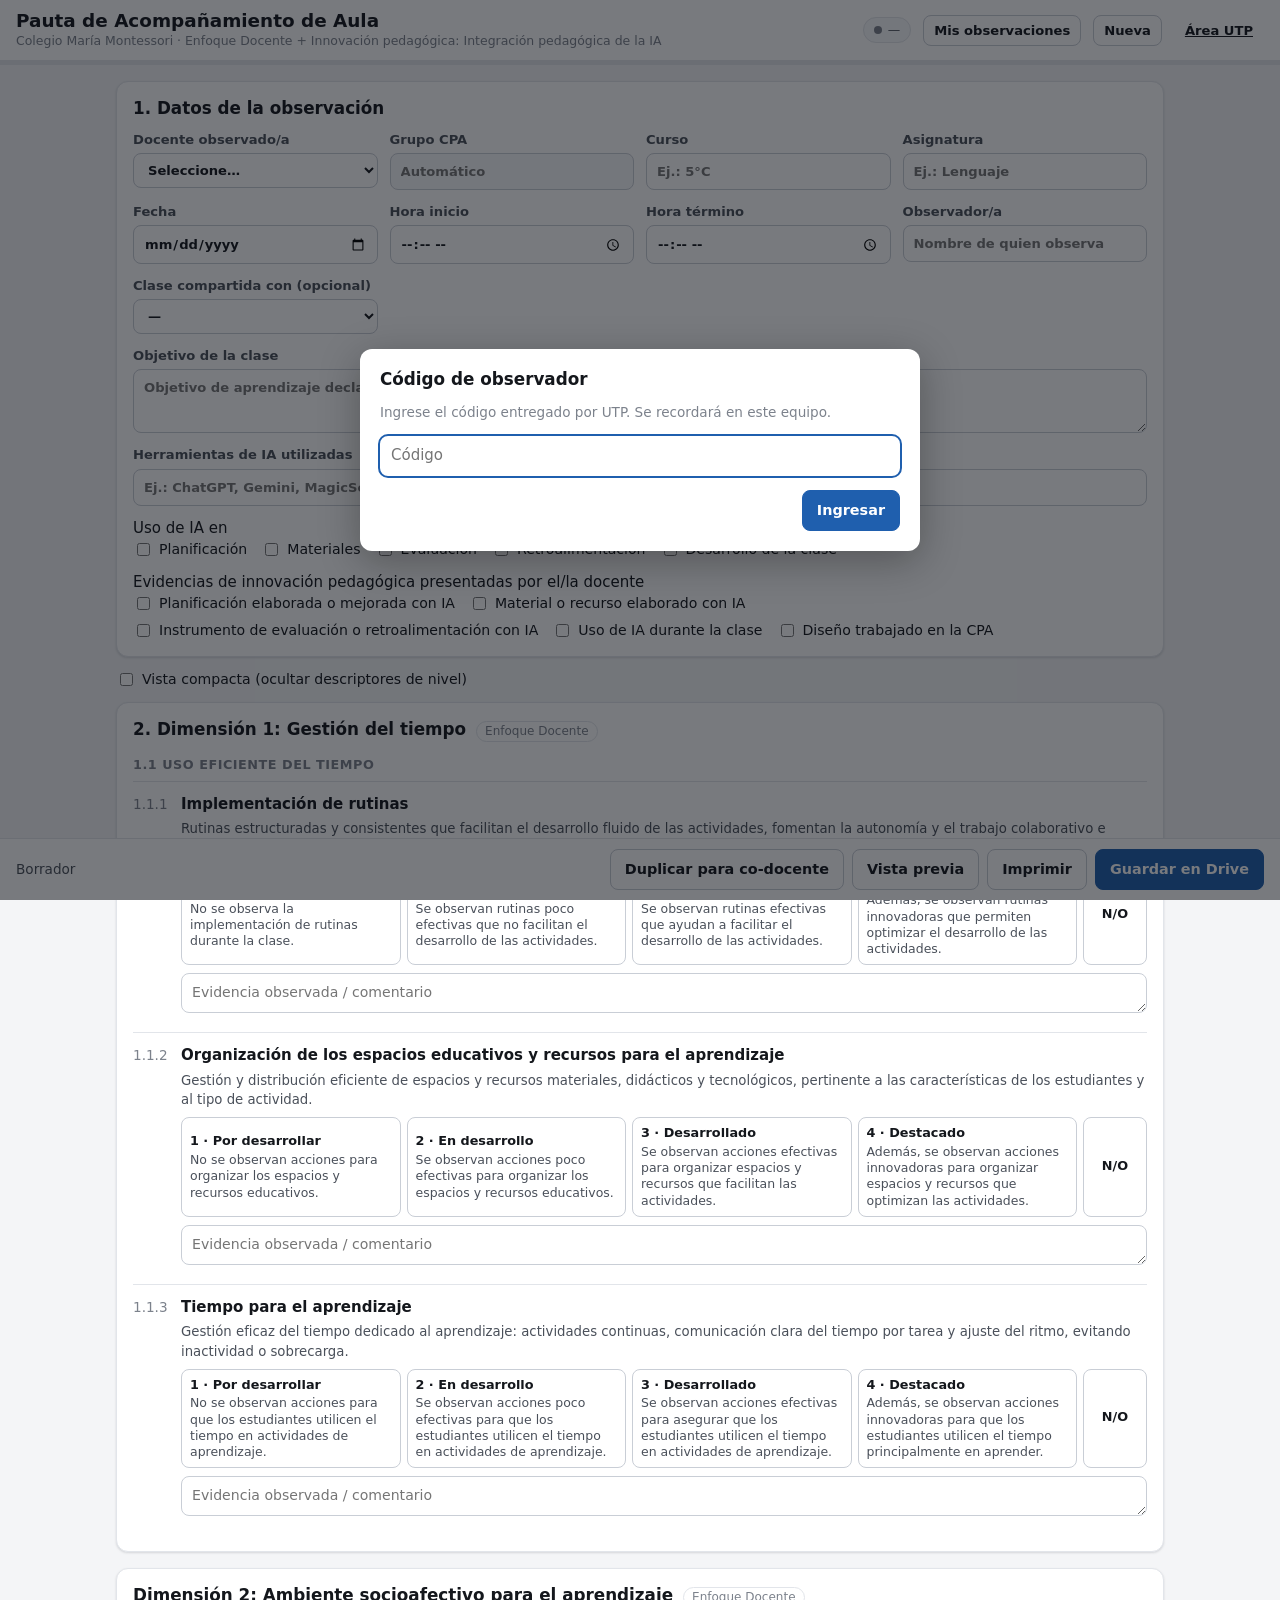
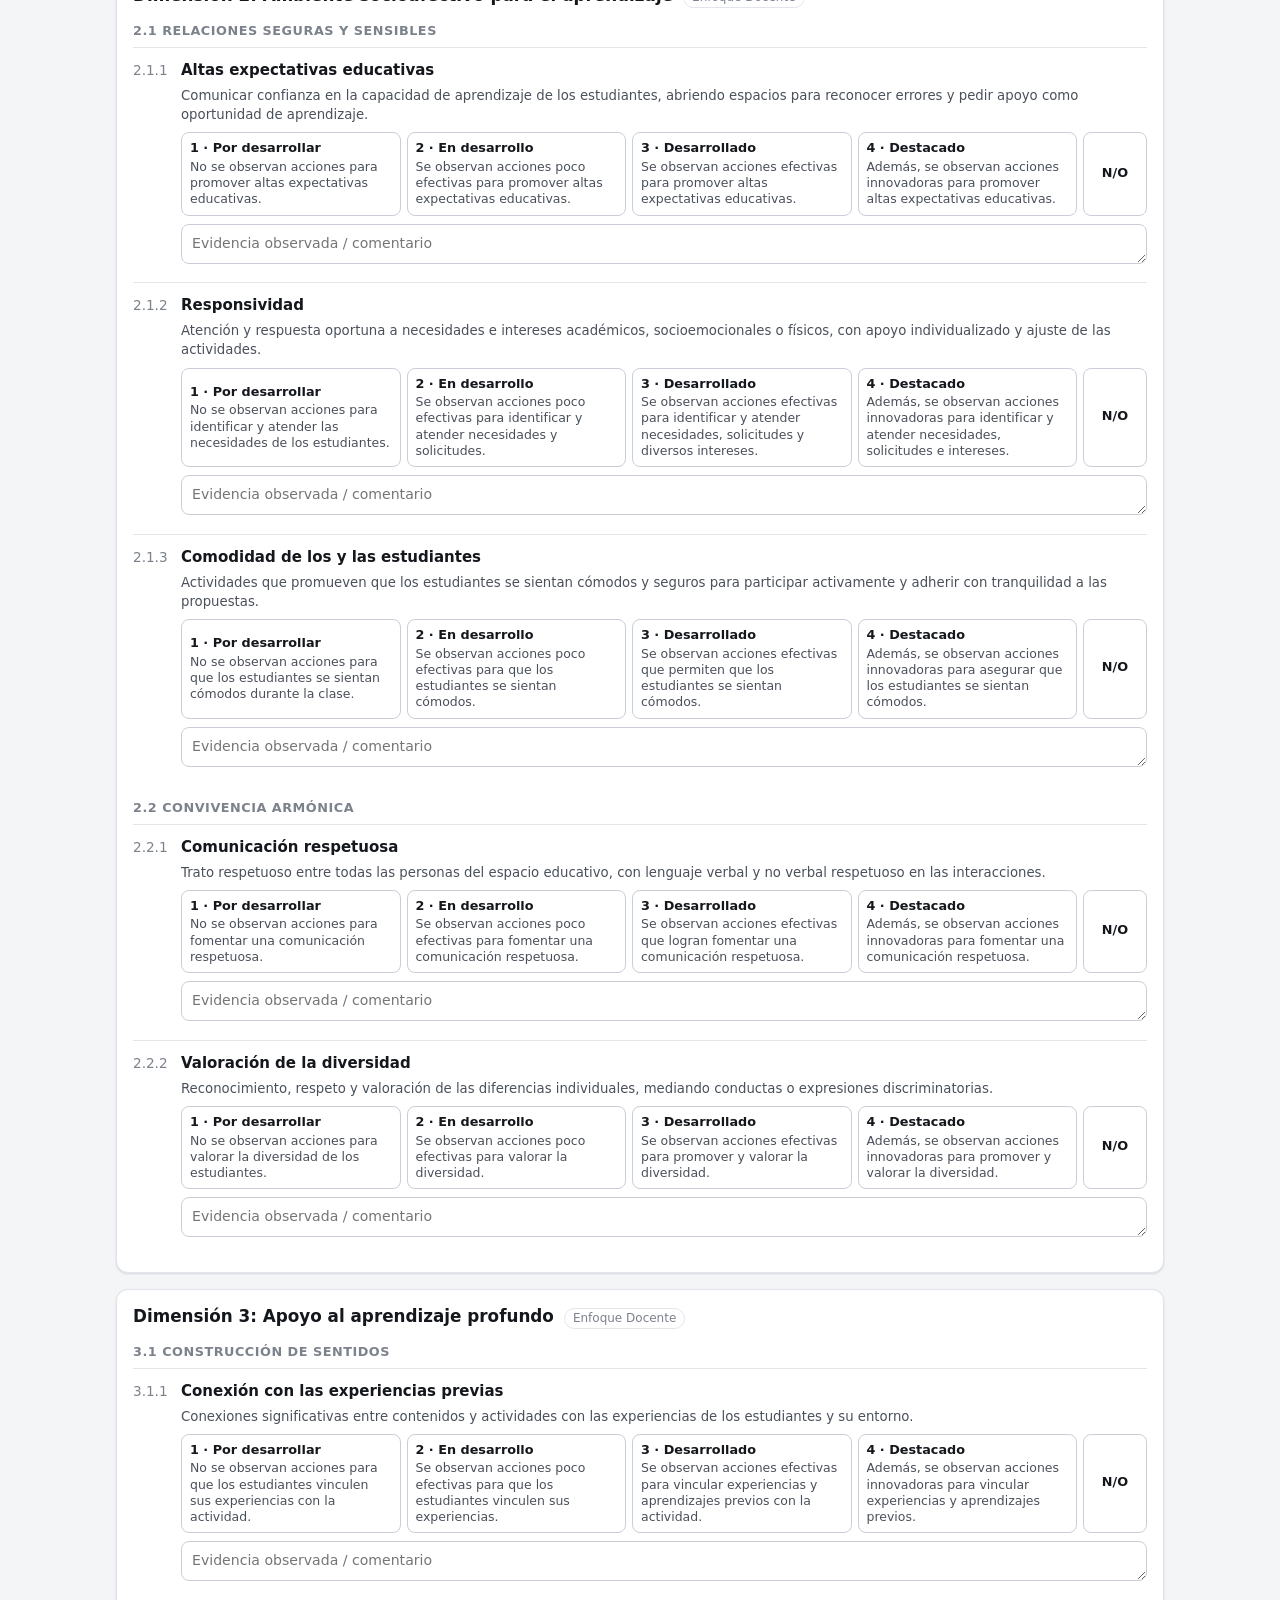
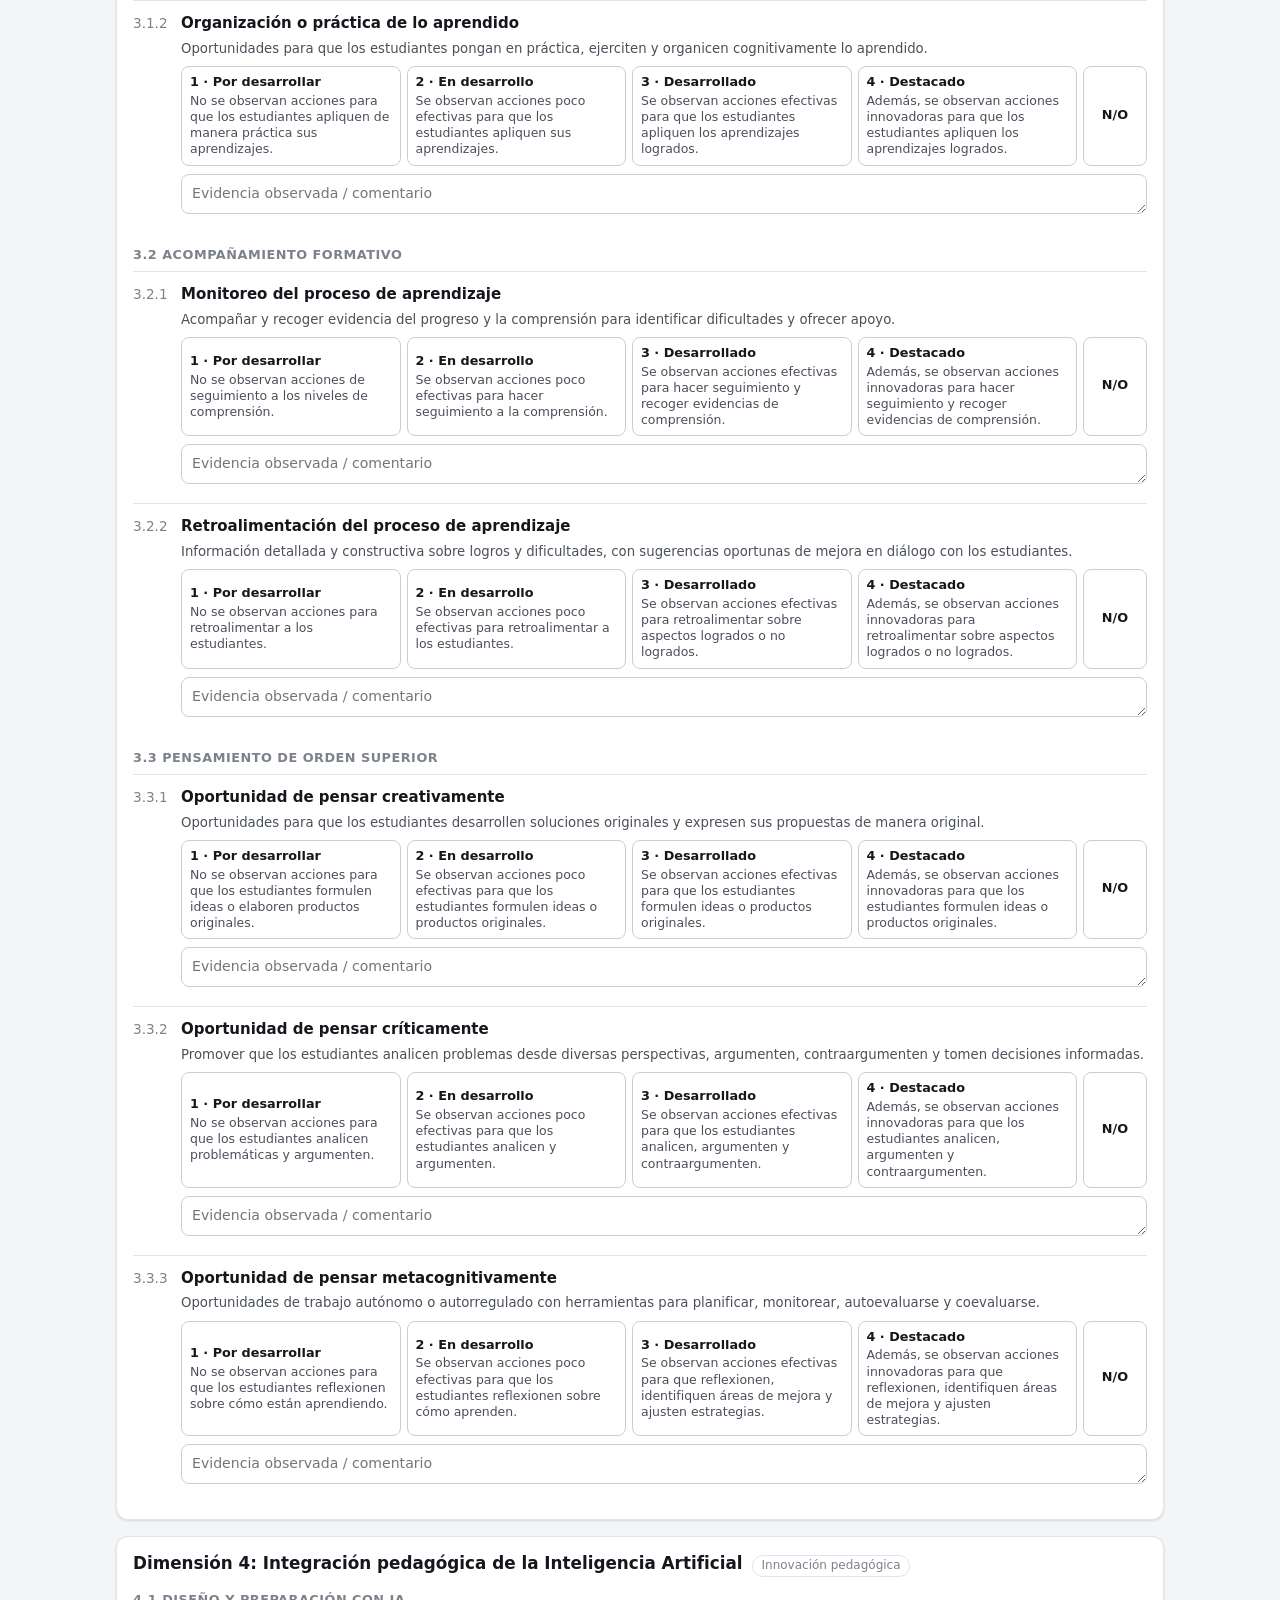
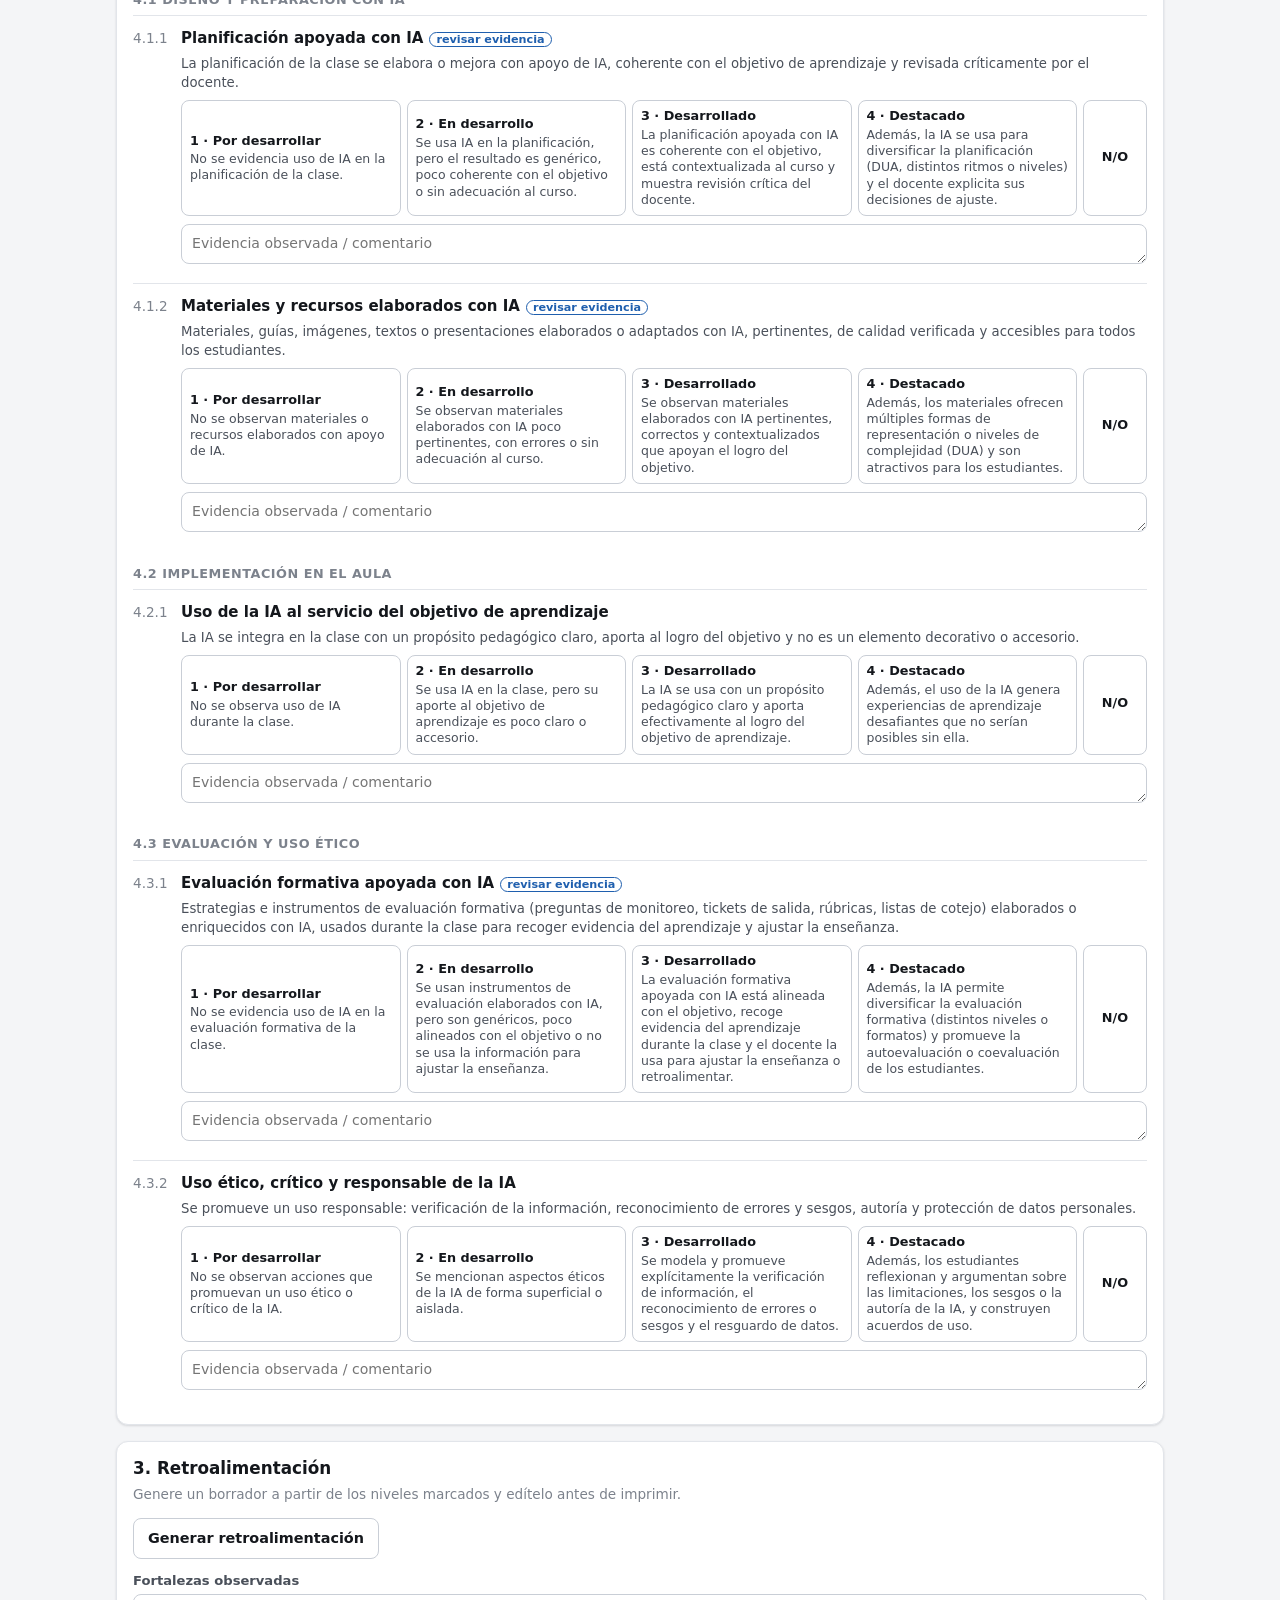
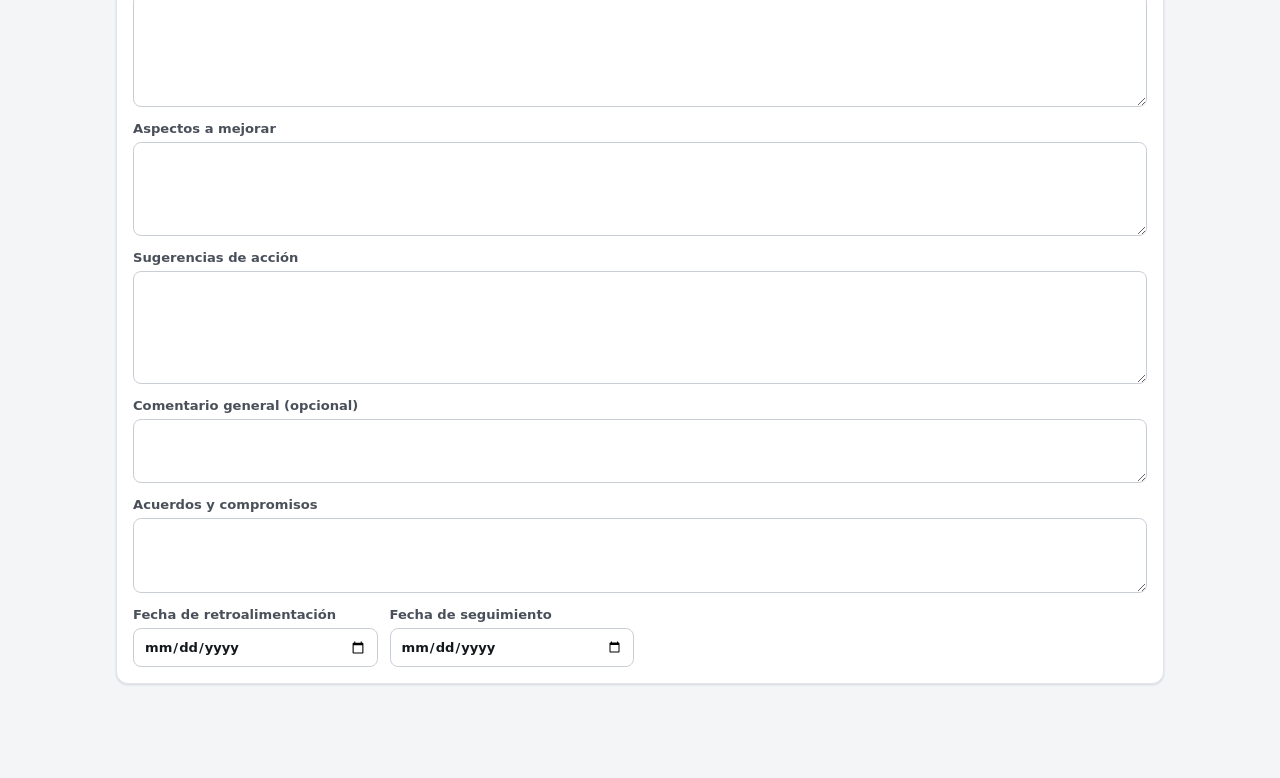
==== index.html @ d463fcf7 "Add files via upload" ====
<!doctype html>
<html lang="es">
<head>
  <meta charset="utf-8">
  <meta name="viewport" content="width=device-width, initial-scale=1">
  <title>Pauta de Acompañamiento de Aula</title>
  <meta name="robots" content="noindex, nofollow">
  <link rel="stylesheet" href="assets/app.css">
</head>
<body>
  <header class="topbar">
    <div class="brand">
      <h1>Pauta de Acompañamiento de Aula</h1>
      <span class="sub" id="subtitulo">Enfoque Docente + Innovación pedagógica: Integración pedagógica de la IA</span>
    </div>
    <div class="spacer"></div>
    <span class="chip" id="estadoConexion"><span class="dot"></span><span>—</span></span>
    <button class="btn small" id="btnMis">Mis observaciones</button>
    <button class="btn small" id="btnNueva">Nueva</button>
    <a class="btn small ghost" href="utp.html">Área UTP</a>
  </header>
  <div class="progress" aria-hidden="true"><div id="barra"></div></div>

  <main id="app">
    <div class="notice hidden" id="avisoLocal"></div>

    <section class="card" id="secDatos">
      <h2>1. Datos de la observación</h2>
      <div class="grid">
        <label class="f">Docente observado/a
          <select id="docente" required><option value="">Seleccione…</option></select>
        </label>
        <label class="f">Grupo CPA
          <input id="grupo" readonly placeholder="Automático">
        </label>
        <label class="f">Curso
          <input id="curso" placeholder="Ej.: 5°C">
        </label>
        <label class="f">Asignatura
          <input id="asignatura" placeholder="Ej.: Lenguaje">
        </label>
        <label class="f">Fecha
          <input id="fecha" type="date">
        </label>
        <label class="f">Hora inicio
          <input id="horaInicio" type="time">
        </label>
        <label class="f">Hora término
          <input id="horaFin" type="time">
        </label>
        <label class="f">Observador/a
          <input id="observador" placeholder="Nombre de quien observa">
        </label>
        <label class="f">Clase compartida con (opcional)
          <select id="coDocente"><option value="">—</option></select>
        </label>
        <label class="f wide">Objetivo de la clase
          <textarea id="objetivo" rows="2" placeholder="Objetivo de aprendizaje declarado o inferido"></textarea>
        </label>
        <label class="f wide">Herramientas de IA utilizadas
          <input id="herramientasIA" placeholder="Ej.: ChatGPT, Gemini, MagicSchool, Canva IA, Diffit…">
        </label>
        <div class="f wide">
          <span>Uso de IA en</span>
          <div class="checks" id="usosIA"></div>
        </div>
        <div class="f wide">
          <span>Evidencias de innovación pedagógica presentadas por el/la docente</span>
          <div class="checks" id="evidenciasIA"></div>
        </div>
      </div>
    </section>

    <div class="actions" style="margin:-4px 0 12px">
      <label class="checks small"><label><input type="checkbox" id="compacto"> Vista compacta (ocultar descriptores de nivel)</label></label>
    </div>

    <div id="rubrica"></div>

    <section class="card" id="secRetro">
      <h2>3. Retroalimentación</h2>
      <p class="small muted" style="margin-top:-6px">Genere un borrador a partir de los niveles marcados y edítelo antes de imprimir.</p>
      <div class="actions" style="margin-bottom:12px">
        <button class="btn" id="btnGenerar">Generar retroalimentación</button>
      </div>
      <div class="grid">
        <label class="f wide">Fortalezas observadas<textarea id="r_fortalezas" rows="5"></textarea></label>
        <label class="f wide">Aspectos a mejorar<textarea id="r_mejoras" rows="4"></textarea></label>
        <label class="f wide">Sugerencias de acción<textarea id="r_sugerencias" rows="5"></textarea></label>
        <label class="f wide">Comentario general (opcional)<textarea id="r_general" rows="2"></textarea></label>
        <label class="f wide">Acuerdos y compromisos<textarea id="r_acuerdos" rows="3"></textarea></label>
        <label class="f">Fecha de retroalimentación<input type="date" id="r_fechaRetro"></label>
        <label class="f">Fecha de seguimiento<input type="date" id="r_fechaSeguimiento"></label>
      </div>
    </section>
  </main>

  <footer class="footbar">
    <span class="status" id="estadoObs">Borrador</span>
    <button class="btn" id="btnDuplicar" title="Copiar esta observación para el/la docente con quien comparte la clase">Duplicar para co-docente</button>
    <button class="btn" id="btnVista">Vista previa</button>
    <button class="btn" id="btnImprimir">Imprimir</button>
    <button class="btn primary" id="btnGuardar">Guardar en Drive</button>
  </footer>

  <script src="assets/config.js"></script>
  <script src="assets/rubrica.js"></script>
  <script src="assets/common.js"></script>
  <script src="assets/nomina-local.js" onerror="window.NOMINA_LOCAL=null"></script>
  <script src="assets/pauta.js"></script>
</body>
</html>
---- assets/app.css ----
:root {
  color-scheme: light;
  --bg: #f4f5f7;
  --surface: #ffffff;
  --surface-2: #f8f9fb;
  --ink: #14171c;
  --ink-2: #4a505a;
  --muted: #7c828c;
  --line: #e2e5ea;
  --line-strong: #c9ced6;
  --accent: #1f5fae;
  --accent-ink: #ffffff;
  --accent-soft: #e6eef9;
  --ok: #0a7d32;
  --warn: #9a6200;
  --danger: #b42323;
  /* Niveles (diverging rojo ↔ azul; siempre acompañados de número y nombre) */
  --l1: #d94a46; --l1-ink: #ffffff;
  --l2: #f3b2a6; --l2-ink: #3b1210;
  --l3: #9cc3f2; --l3-ink: #0d2a4d;
  --l4: #2563b8; --l4-ink: #ffffff;
  --l0: #e6e7ea; --l0-ink: #4a505a;
  --radius: 12px;
  --shadow: 0 1px 2px rgba(16, 24, 40, .06), 0 1px 3px rgba(16, 24, 40, .08);
  font-family: system-ui, -apple-system, "Segoe UI", Roboto, sans-serif;
}
@media (prefers-color-scheme: dark) {
  :root:not([data-theme="light"]) {
    color-scheme: dark;
    --bg: #0f1114; --surface: #181b20; --surface-2: #1e2228;
    --ink: #eef0f3; --ink-2: #c0c5cd; --muted: #8b919b;
    --line: #2b3038; --line-strong: #3a414b;
    --accent: #5b9bea; --accent-ink: #0b1220; --accent-soft: #1b2a40;
    --ok: #3cc46b; --warn: #e0a42e; --danger: #f07070;
    --l1: #e05b57; --l2: #8a4a42; --l2-ink: #fde4df; --l3: #2f5d93; --l3-ink: #e3eefc; --l4: #5b9bea; --l4-ink: #0b1220;
    --l0: #2b3038; --l0-ink: #c0c5cd;
  }
}
:root[data-theme="dark"] {
  color-scheme: dark;
  --bg: #0f1114; --surface: #181b20; --surface-2: #1e2228;
  --ink: #eef0f3; --ink-2: #c0c5cd; --muted: #8b919b;
  --line: #2b3038; --line-strong: #3a414b;
  --accent: #5b9bea; --accent-ink: #0b1220; --accent-soft: #1b2a40;
  --ok: #3cc46b; --warn: #e0a42e; --danger: #f07070;
  --l1: #e05b57; --l2: #8a4a42; --l2-ink: #fde4df; --l3: #2f5d93; --l3-ink: #e3eefc; --l4: #5b9bea; --l4-ink: #0b1220;
  --l0: #2b3038; --l0-ink: #c0c5cd;
}

* { box-sizing: border-box; }
html, body { margin: 0; }
body { background: var(--bg); color: var(--ink); font-size: 15px; line-height: 1.45; }
a { color: var(--accent); }
h1, h2, h3 { line-height: 1.2; margin: 0; }
h1 { font-size: 1.15rem; font-weight: 650; }
h2 { font-size: 1.05rem; font-weight: 650; }
h3 { font-size: .95rem; font-weight: 600; }
.muted { color: var(--muted); }
.small { font-size: .85rem; }
.hidden { display: none !important; }

/* Barra superior */
.topbar {
  position: sticky; top: 0; z-index: 20;
  background: var(--surface); border-bottom: 1px solid var(--line);
  display: flex; align-items: center; gap: 12px; padding: 10px 16px; flex-wrap: wrap;
}
.topbar .brand { display: flex; flex-direction: column; min-width: 0; }
.topbar .brand .sub { font-size: .78rem; color: var(--muted); }
.topbar .spacer { flex: 1; }
.chip { display: inline-flex; align-items: center; gap: 6px; font-size: .78rem; padding: 3px 10px; border-radius: 999px; border: 1px solid var(--line); background: var(--surface-2); color: var(--ink-2); white-space: nowrap; }
.chip .dot { width: 8px; height: 8px; border-radius: 50%; background: var(--muted); }
.chip.ok .dot { background: var(--ok); }
.chip.warn .dot { background: var(--warn); }
.chip.off .dot { background: var(--danger); }

.progress { height: 4px; background: var(--line); }
.progress > div { height: 100%; background: var(--accent); width: 0; transition: width .2s; }

main { max-width: 1080px; margin: 0 auto; padding: 16px; }
.card { background: var(--surface); border: 1px solid var(--line); border-radius: var(--radius); box-shadow: var(--shadow); padding: 16px; margin-bottom: 16px; }
.card > h2 { margin-bottom: 12px; }
.card-head { display: flex; align-items: baseline; gap: 10px; flex-wrap: wrap; margin-bottom: 10px; }
.card-head .src { font-size: .75rem; color: var(--muted); border: 1px solid var(--line); border-radius: 999px; padding: 1px 8px; }
.card-head .avg { margin-left: auto; font-size: .85rem; color: var(--ink-2); }

/* Formularios */
.grid { display: grid; gap: 12px; grid-template-columns: repeat(auto-fill, minmax(220px, 1fr)); }
.grid .wide { grid-column: 1 / -1; }
label.f { display: flex; flex-direction: column; gap: 4px; font-size: .82rem; color: var(--ink-2); font-weight: 550; }
input, select, textarea {
  font: inherit; color: var(--ink); background: var(--surface);
  border: 1px solid var(--line-strong); border-radius: 8px; padding: 8px 10px; width: 100%;
}
input:focus, select:focus, textarea:focus { outline: 2px solid var(--accent); outline-offset: 0; border-color: transparent; }
input[readonly] { background: var(--surface-2); color: var(--ink-2); }
textarea { resize: vertical; min-height: 64px; }
.checks { display: flex; flex-wrap: wrap; gap: 6px 14px; }
.checks label { display: inline-flex; align-items: center; gap: 6px; font-size: .88rem; color: var(--ink); font-weight: 400; }
.checks input { width: auto; }

.btn { font: inherit; font-weight: 600; font-size: .9rem; border-radius: 8px; padding: 9px 14px; border: 1px solid var(--line-strong); background: var(--surface); color: var(--ink); cursor: pointer; display: inline-flex; align-items: center; gap: 6px; }
.btn:hover { background: var(--surface-2); }
.btn.primary { background: var(--accent); color: var(--accent-ink); border-color: var(--accent); }
.btn.primary:hover { filter: brightness(1.07); }
.btn.ghost { border-color: transparent; background: transparent; }
.btn.small { padding: 5px 10px; font-size: .82rem; }
.btn:disabled { opacity: .5; cursor: not-allowed; }
.actions { display: flex; gap: 8px; flex-wrap: wrap; }

/* Indicadores */
.sub-title { font-size: .8rem; text-transform: uppercase; letter-spacing: .04em; color: var(--muted); margin: 14px 0 6px; font-weight: 650; }
.ind { border-top: 1px solid var(--line); padding: 12px 0; }
.ind:first-of-type { border-top: 0; }
.ind-head { display: flex; gap: 10px; align-items: baseline; }
.ind-head .code { font-variant-numeric: tabular-nums; color: var(--muted); font-size: .85rem; min-width: 38px; }
.ind-head .name { font-weight: 600; }
.ind-head .tag { font-size: .7rem; color: var(--accent); border: 1px solid var(--accent); border-radius: 999px; padding: 0 6px; margin-left: 6px; white-space: nowrap; }
.ind-desc { font-size: .83rem; color: var(--ink-2); margin: 4px 0 8px 48px; }
.levels { display: grid; grid-template-columns: repeat(4, 1fr) 64px; gap: 6px; margin-left: 48px; }
.lvl {
  font: inherit; text-align: left; cursor: pointer; border: 1px solid var(--line-strong); background: var(--surface);
  border-radius: 8px; padding: 7px 8px; font-size: .78rem; color: var(--ink-2); line-height: 1.3; min-height: 44px;
}
.lvl b { display: block; font-size: .8rem; color: var(--ink); margin-bottom: 2px; }
.lvl:hover { border-color: var(--accent); }
.lvl[aria-pressed="true"].n1 { background: var(--l1); color: var(--l1-ink); border-color: var(--l1); }
.lvl[aria-pressed="true"].n2 { background: var(--l2); color: var(--l2-ink); border-color: var(--l2); }
.lvl[aria-pressed="true"].n3 { background: var(--l3); color: var(--l3-ink); border-color: var(--l3); }
.lvl[aria-pressed="true"].n4 { background: var(--l4); color: var(--l4-ink); border-color: var(--l4); }
.lvl[aria-pressed="true"].n0 { background: var(--l0); color: var(--l0-ink); border-color: var(--line-strong); }
.lvl[aria-pressed="true"] b { color: inherit; }
.lvl.n0 { text-align: center; }
.ind textarea { margin: 8px 0 0 48px; width: calc(100% - 48px); min-height: 40px; font-size: .88rem; }
.compact .lvl span { display: none; }
.compact .lvl { min-height: 36px; }

@media (max-width: 720px) {
  .levels { grid-template-columns: repeat(2, 1fr); margin-left: 0; }
  .levels .n0 { grid-column: 1 / -1; }
  .ind-desc { margin-left: 0; }
  .ind textarea { margin-left: 0; width: 100%; }
}

/* Barra de acciones inferior */
.footbar { position: sticky; bottom: 0; z-index: 15; background: var(--surface); border-top: 1px solid var(--line); padding: 10px 16px; display: flex; gap: 8px; flex-wrap: wrap; align-items: center; justify-content: flex-end; }
.footbar .status { margin-right: auto; font-size: .85rem; color: var(--ink-2); }

/* Modal */
.modal-bg { position: fixed; inset: 0; background: rgba(10, 14, 20, .55); z-index: 50; display: flex; align-items: center; justify-content: center; padding: 16px; }
.modal { background: var(--surface); border-radius: var(--radius); max-width: 560px; width: 100%; padding: 20px; box-shadow: 0 10px 40px rgba(0,0,0,.3); max-height: 90vh; overflow: auto; }
.modal.wide { max-width: 980px; height: 90vh; display: flex; flex-direction: column; }
.modal.wide iframe { flex: 1; width: 100%; border: 1px solid var(--line); border-radius: 8px; background: #fff; }
.modal h2 { margin-bottom: 10px; }
.modal .actions { margin-top: 14px; justify-content: flex-end; }

.toast { position: fixed; bottom: 76px; left: 50%; transform: translateX(-50%); background: var(--ink); color: var(--bg); padding: 10px 16px; border-radius: 8px; font-size: .9rem; z-index: 60; box-shadow: var(--shadow); max-width: 90vw; }

.list { width: 100%; border-collapse: collapse; font-size: .88rem; }
.list th, .list td { text-align: left; padding: 8px; border-bottom: 1px solid var(--line); vertical-align: top; }
.list th { font-size: .75rem; text-transform: uppercase; letter-spacing: .03em; color: var(--muted); font-weight: 650; }
.badge { display: inline-block; font-size: .72rem; padding: 1px 8px; border-radius: 999px; border: 1px solid var(--line); color: var(--ink-2); white-space: nowrap; }
.badge.ok { color: var(--ok); border-color: currentColor; }
.badge.warn { color: var(--warn); border-color: currentColor; }

.notice { border: 1px solid var(--line); border-left: 4px solid var(--warn); background: var(--surface); border-radius: 8px; padding: 10px 12px; font-size: .88rem; margin-bottom: 16px; }

/* Nivel en celdas */
.lv { display: inline-flex; align-items: center; justify-content: center; min-width: 30px; height: 26px; border-radius: 6px; font-weight: 650; font-size: .8rem; font-variant-numeric: tabular-nums; padding: 0 6px; }
.lv.n1 { background: var(--l1); color: var(--l1-ink); }
.lv.n2 { background: var(--l2); color: var(--l2-ink); }
.lv.n3 { background: var(--l3); color: var(--l3-ink); }
.lv.n4 { background: var(--l4); color: var(--l4-ink); }
.lv.n0 { background: var(--l0); color: var(--l0-ink); font-weight: 500; }
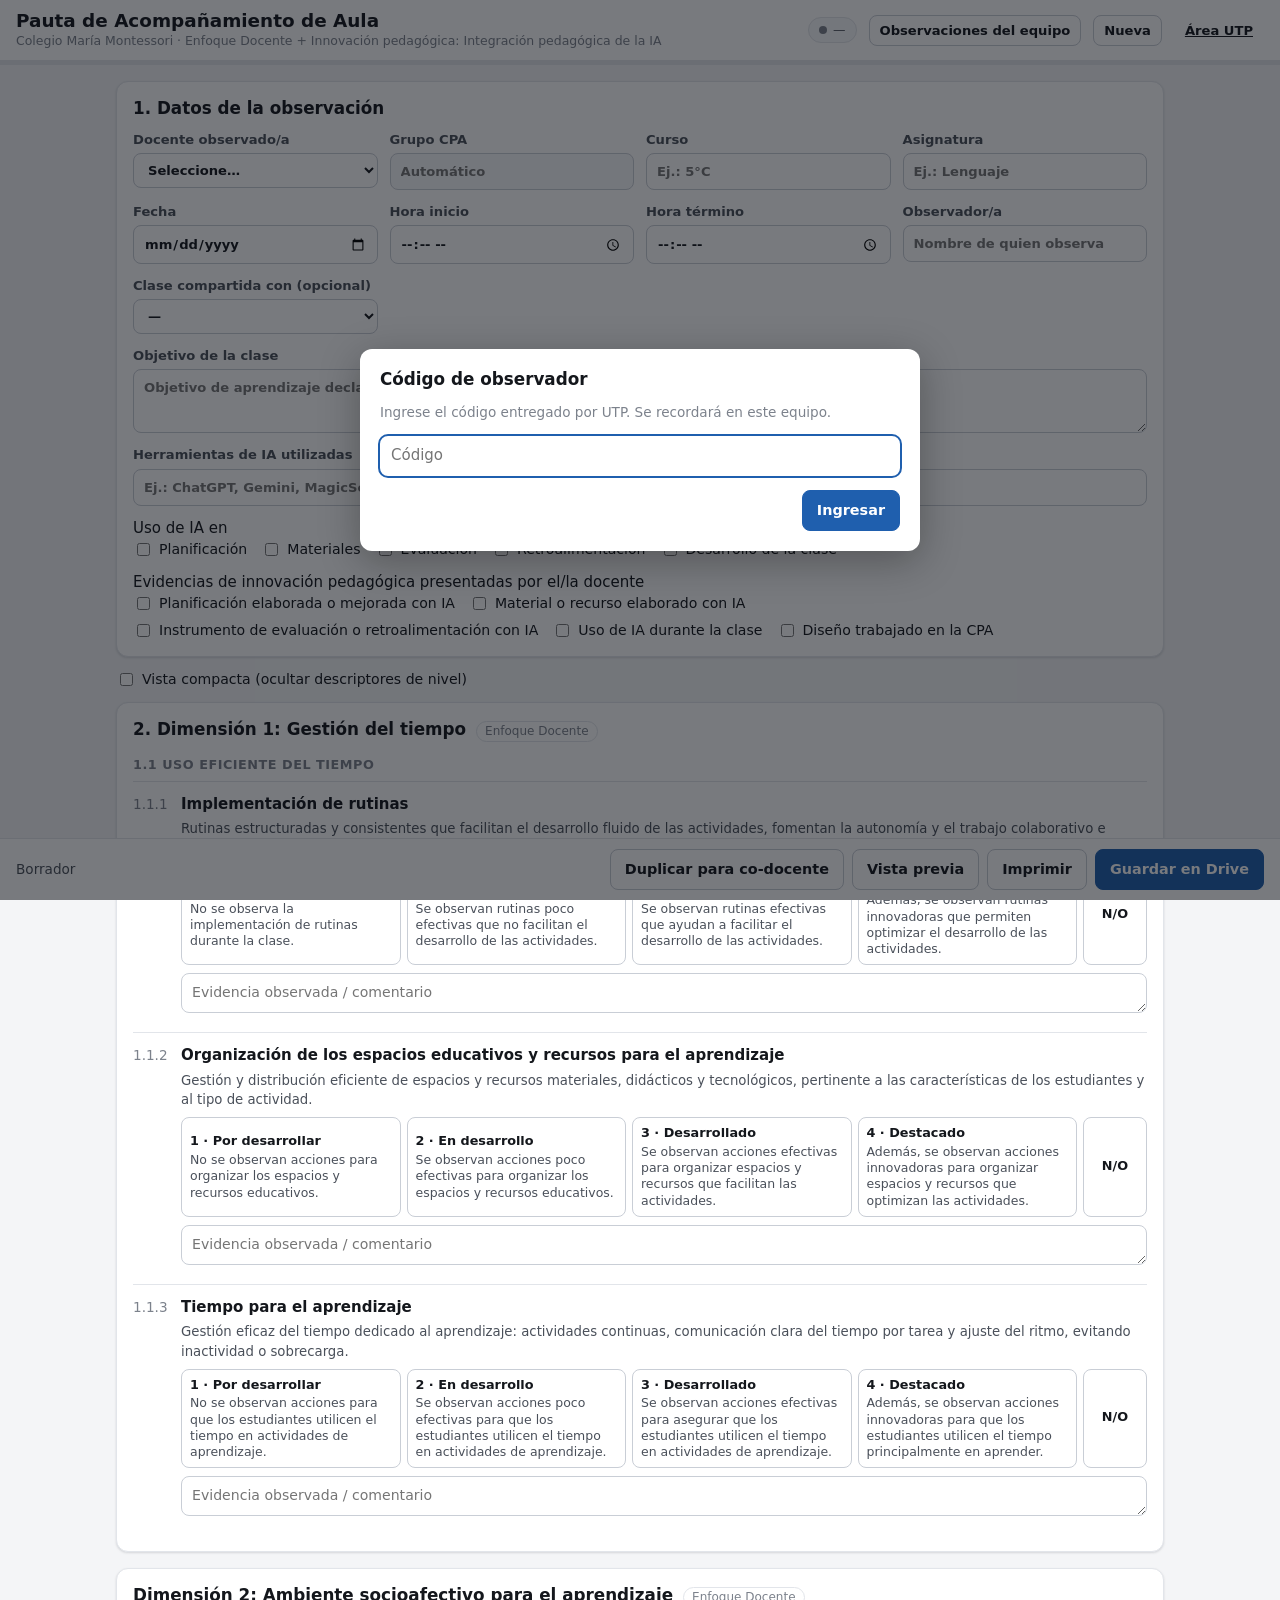
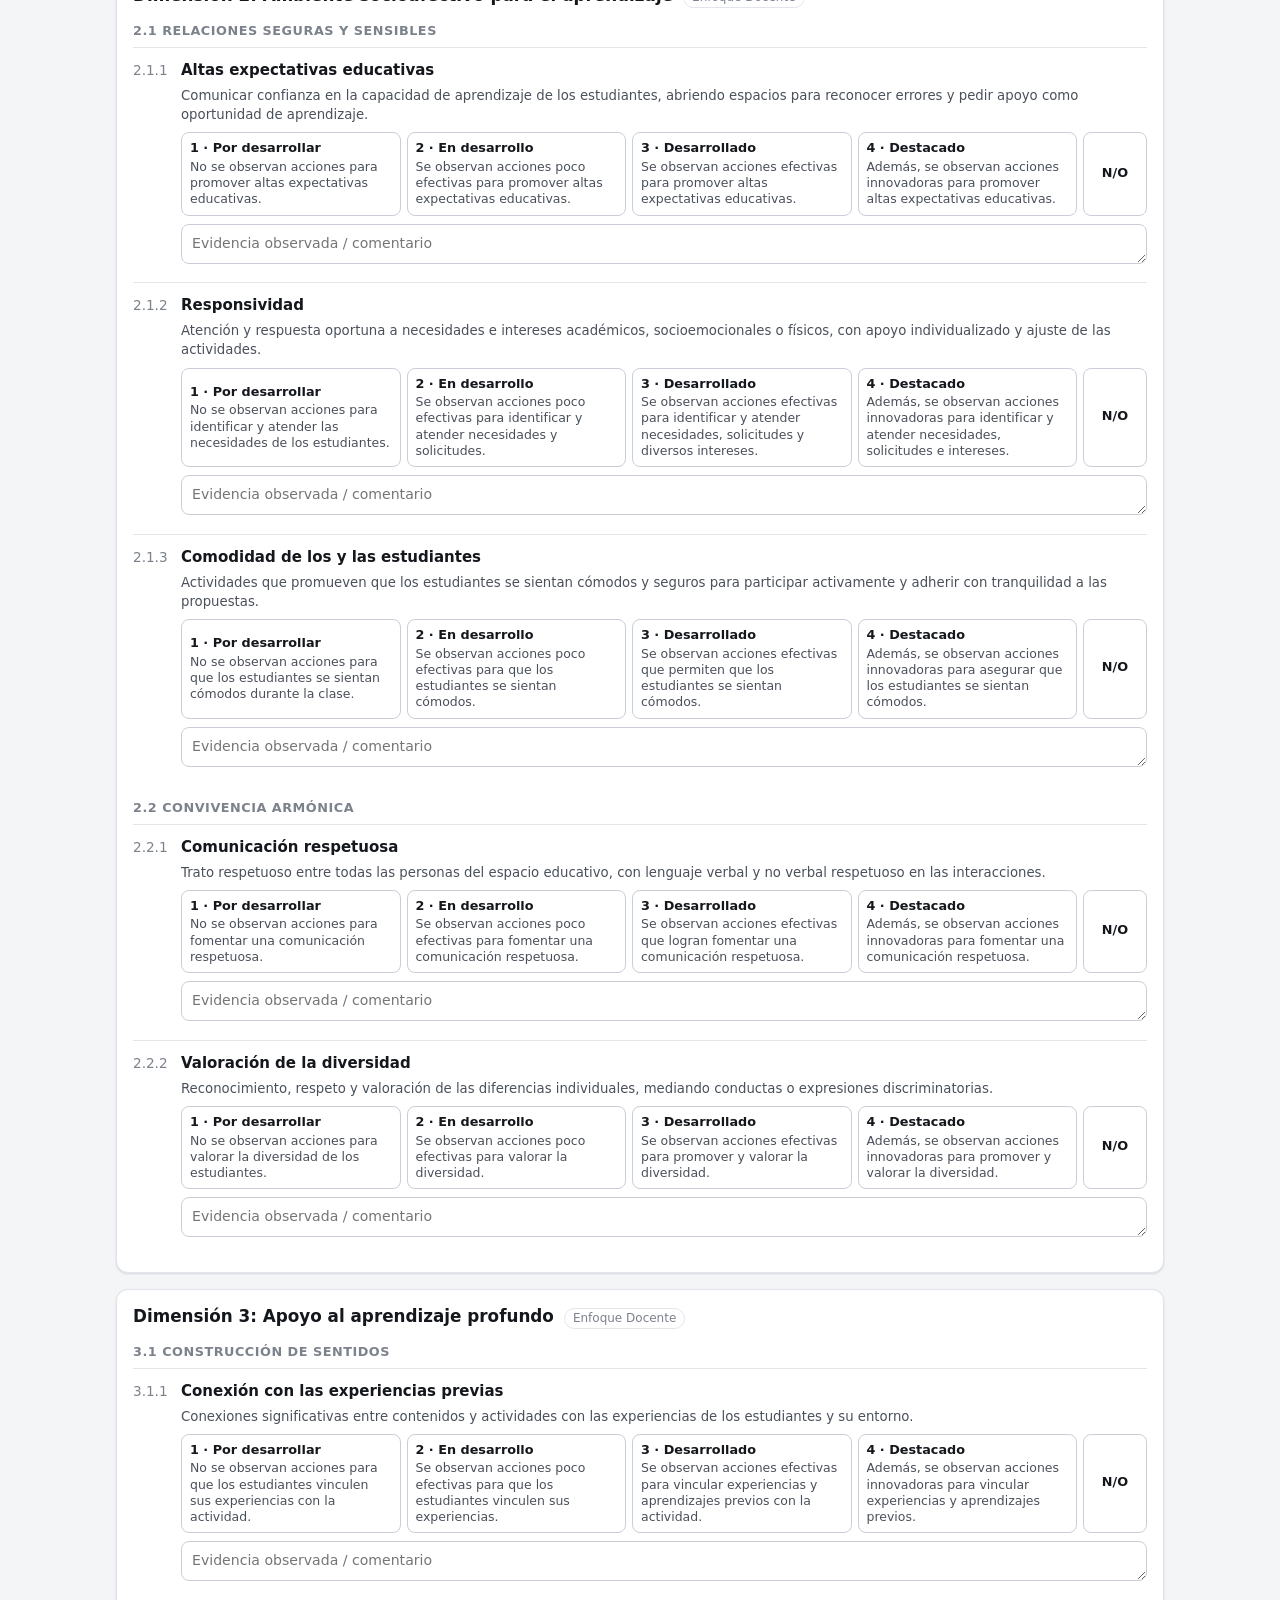
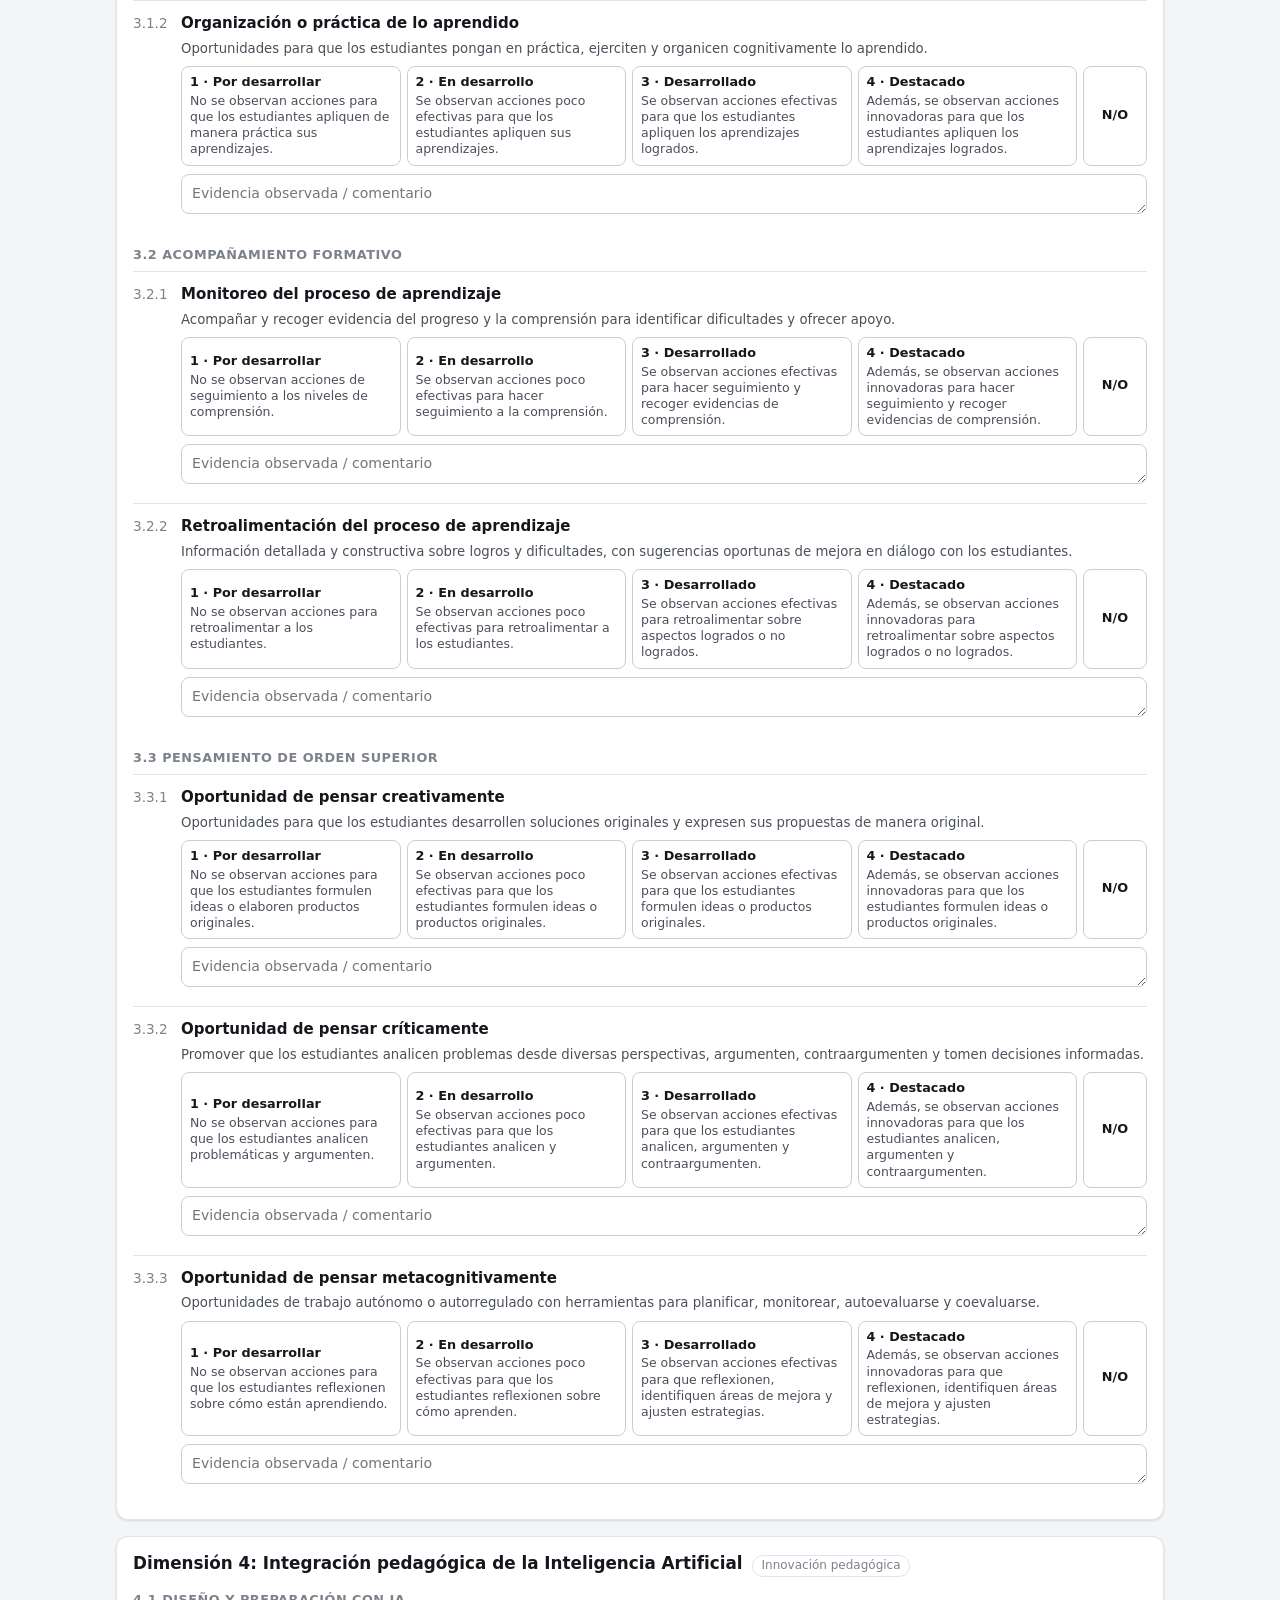
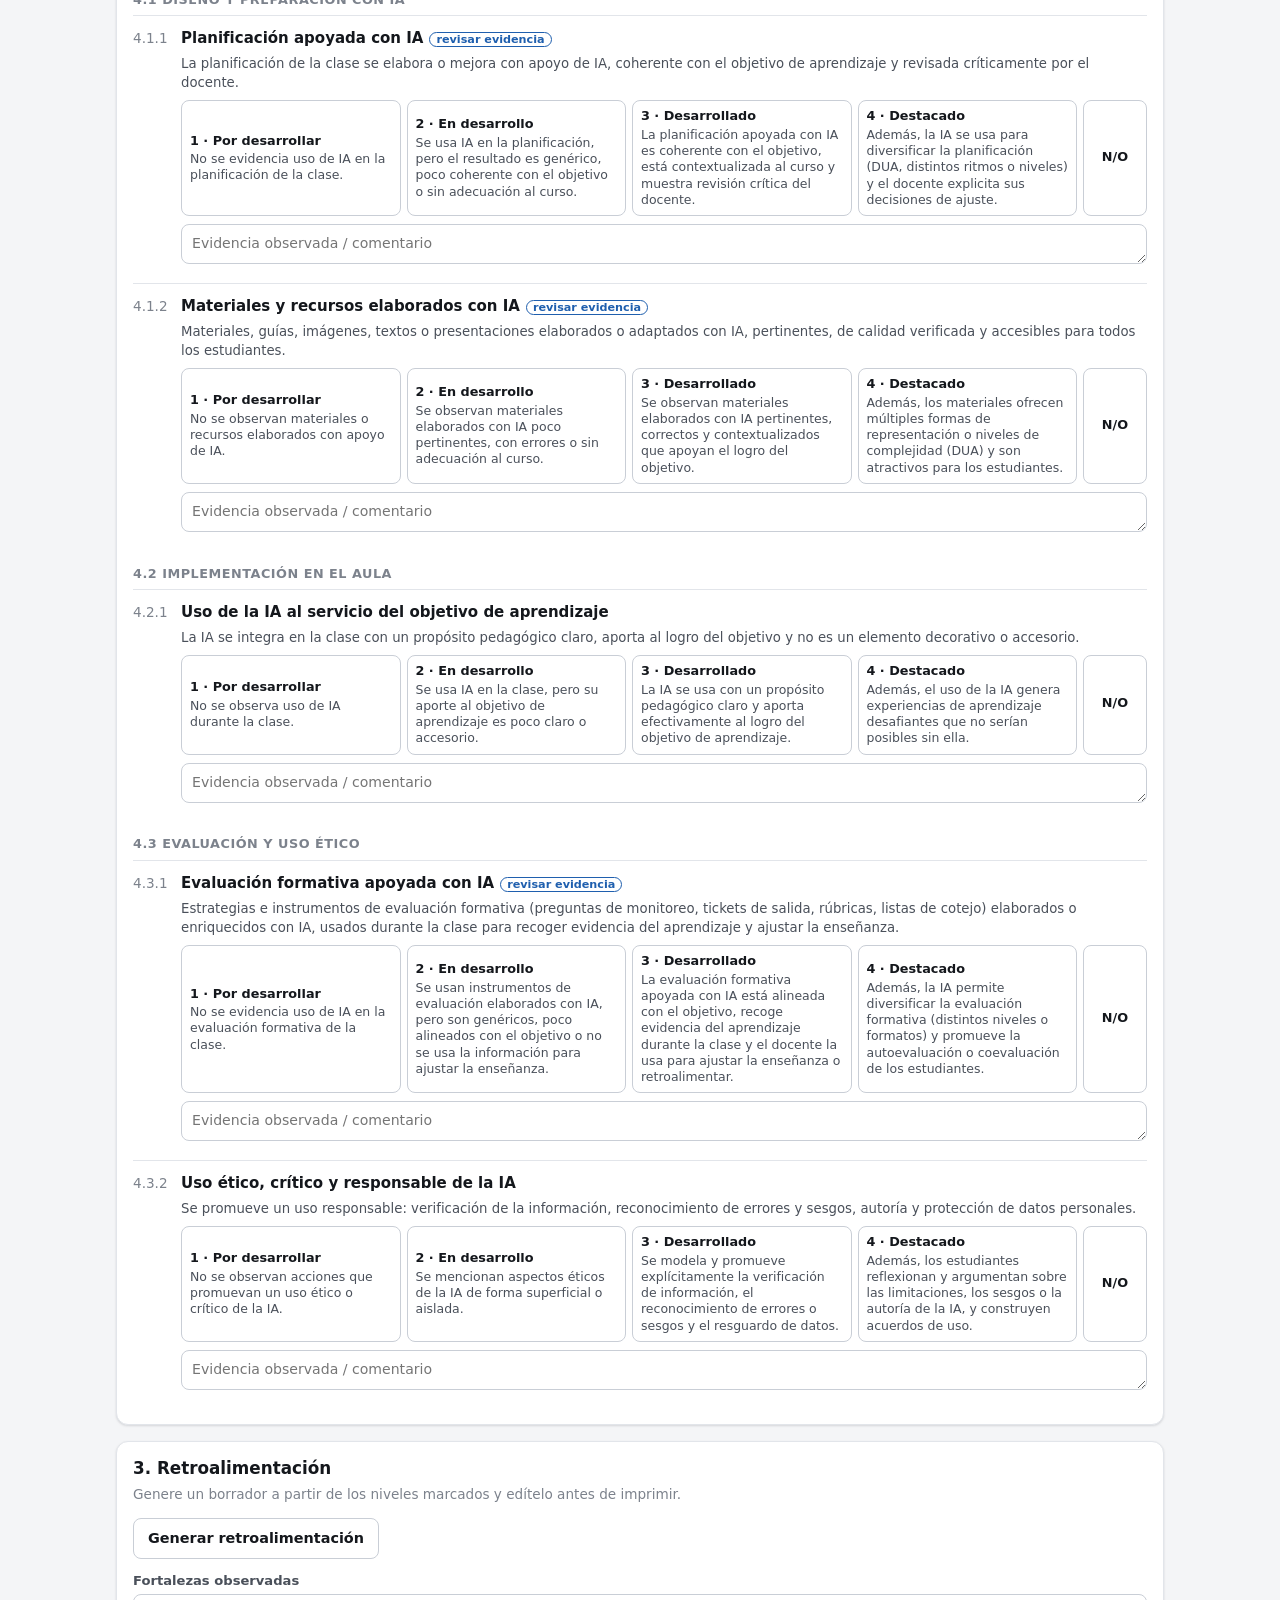
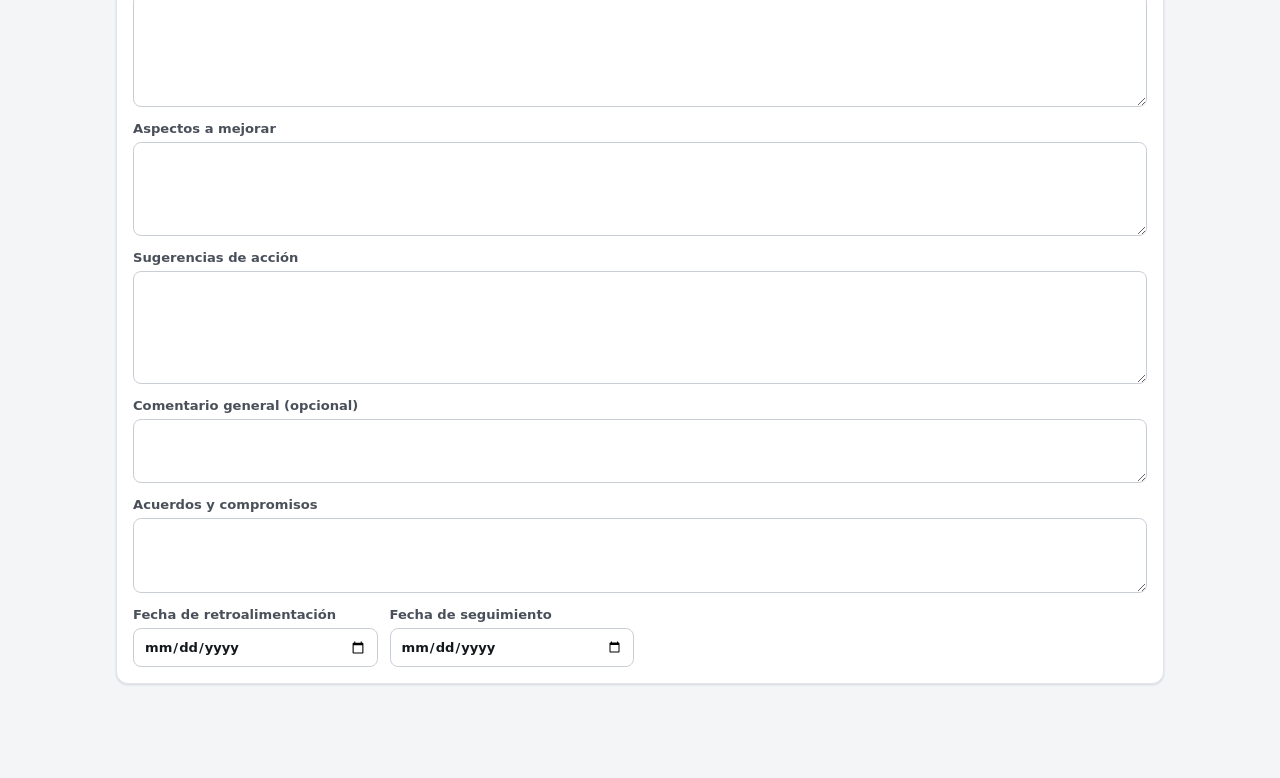
==== commit cecce913: "Add files via upload" ====
--- a/index.html
+++ b/index.html
@@ -15,7 +15,7 @@
     </div>
     <div class="spacer"></div>
     <span class="chip" id="estadoConexion"><span class="dot"></span><span>—</span></span>
-    <button class="btn small" id="btnMis">Mis observaciones</button>
+    <button class="btn small" id="btnMis">Observaciones del equipo</button>
     <button class="btn small" id="btnNueva">Nueva</button>
     <a class="btn small ghost" href="utp.html">Área UTP</a>
   </header>
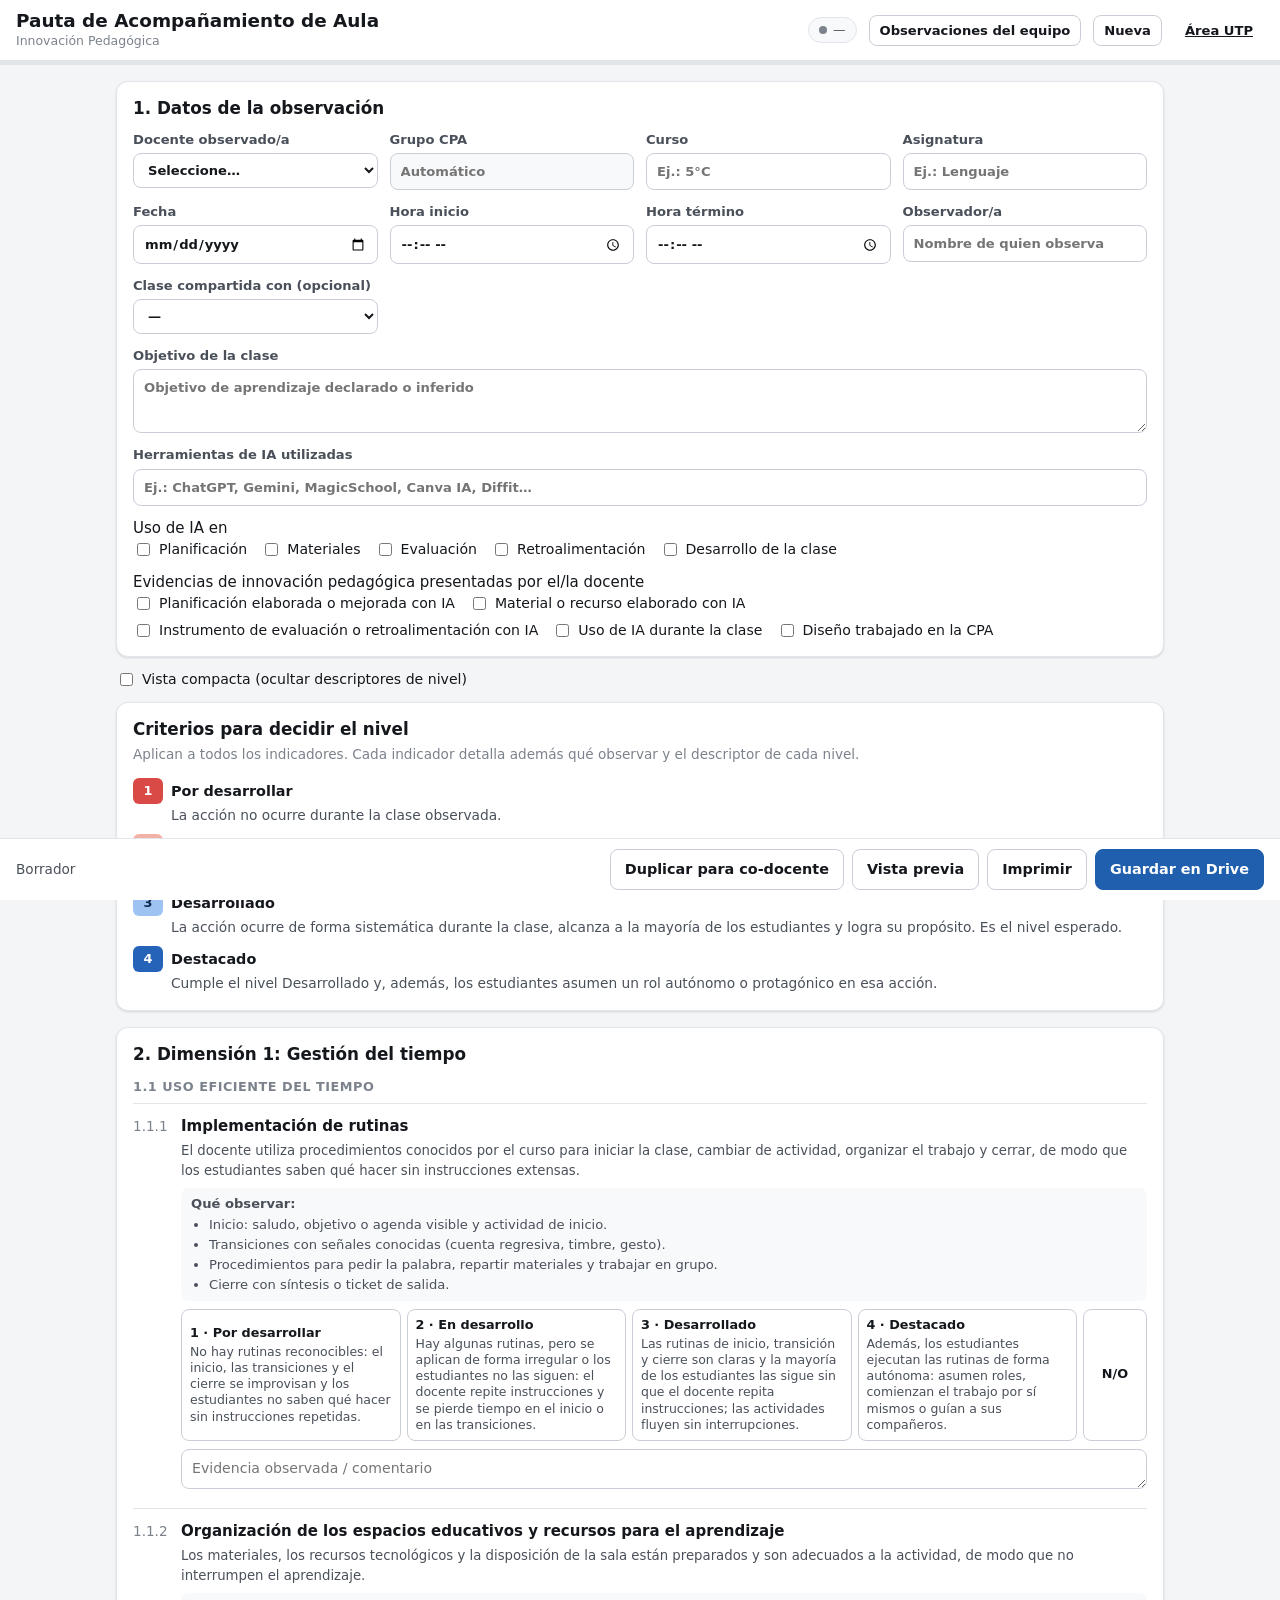
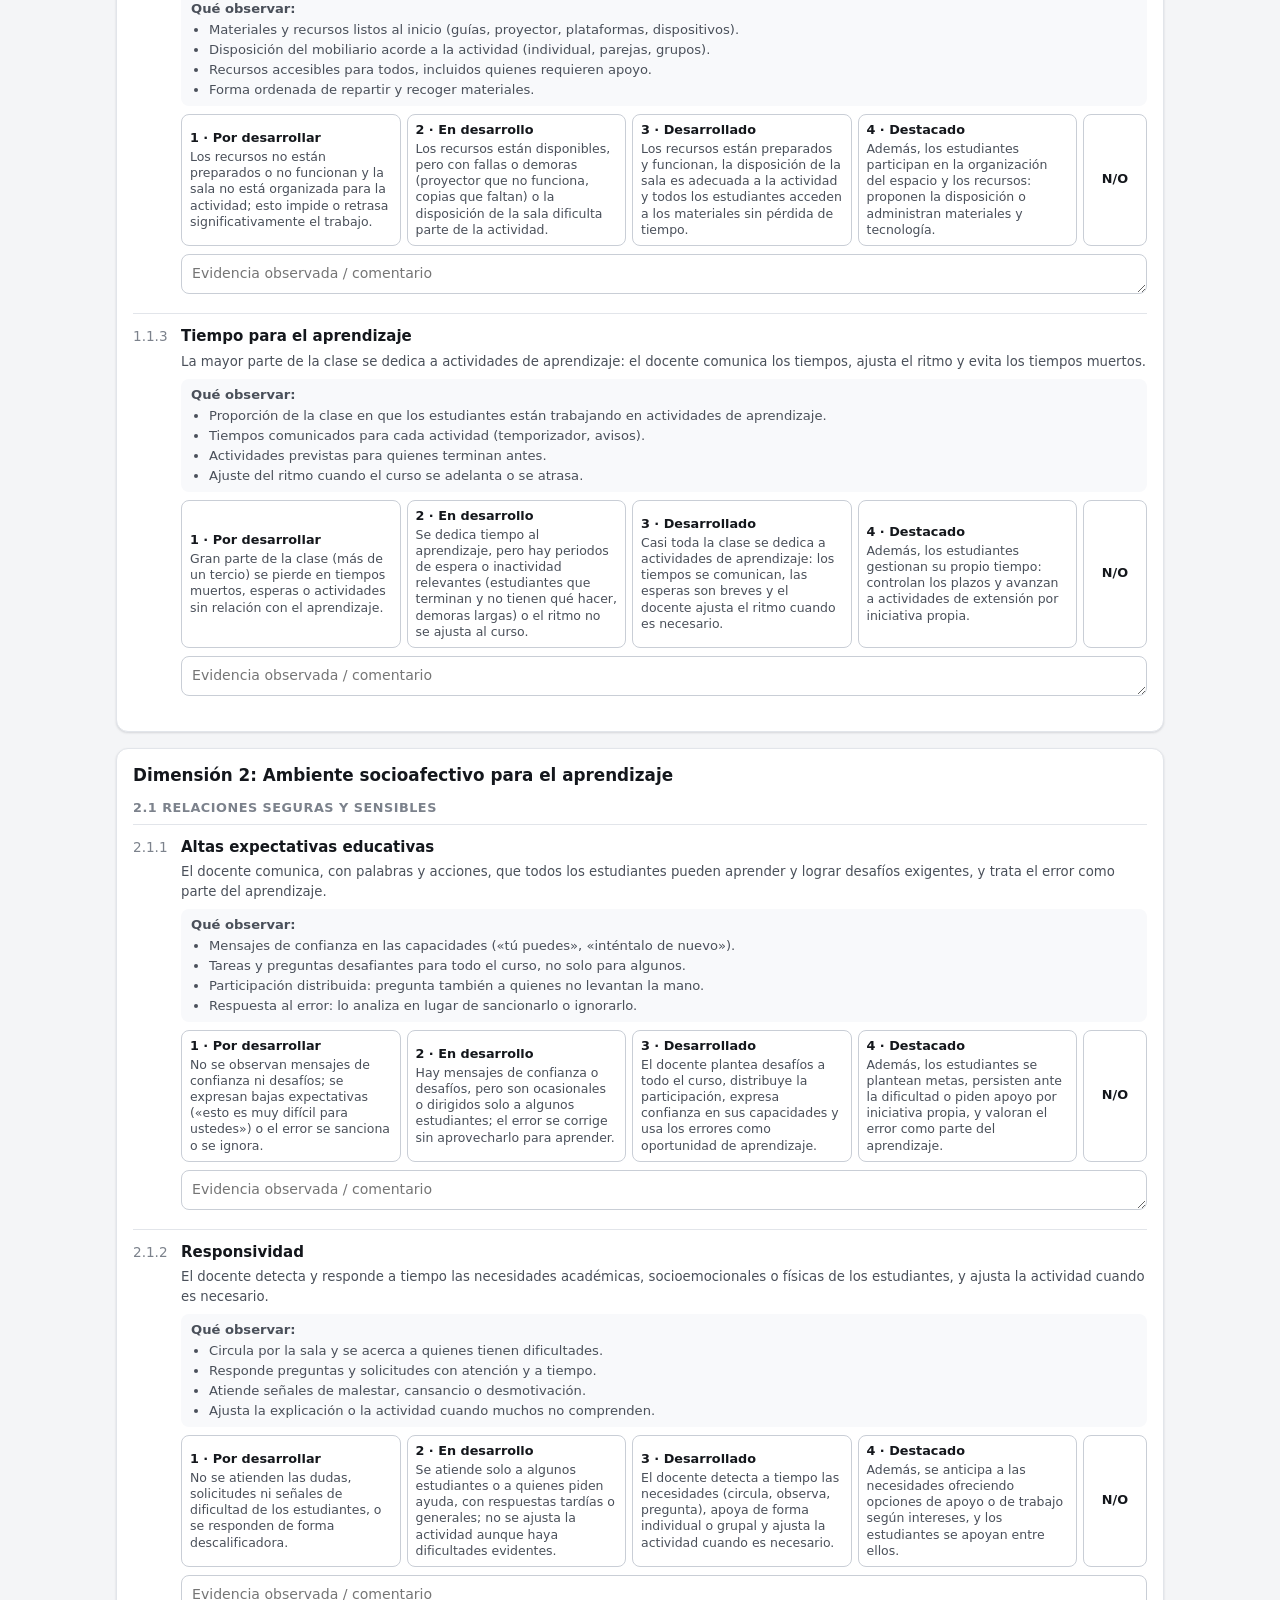
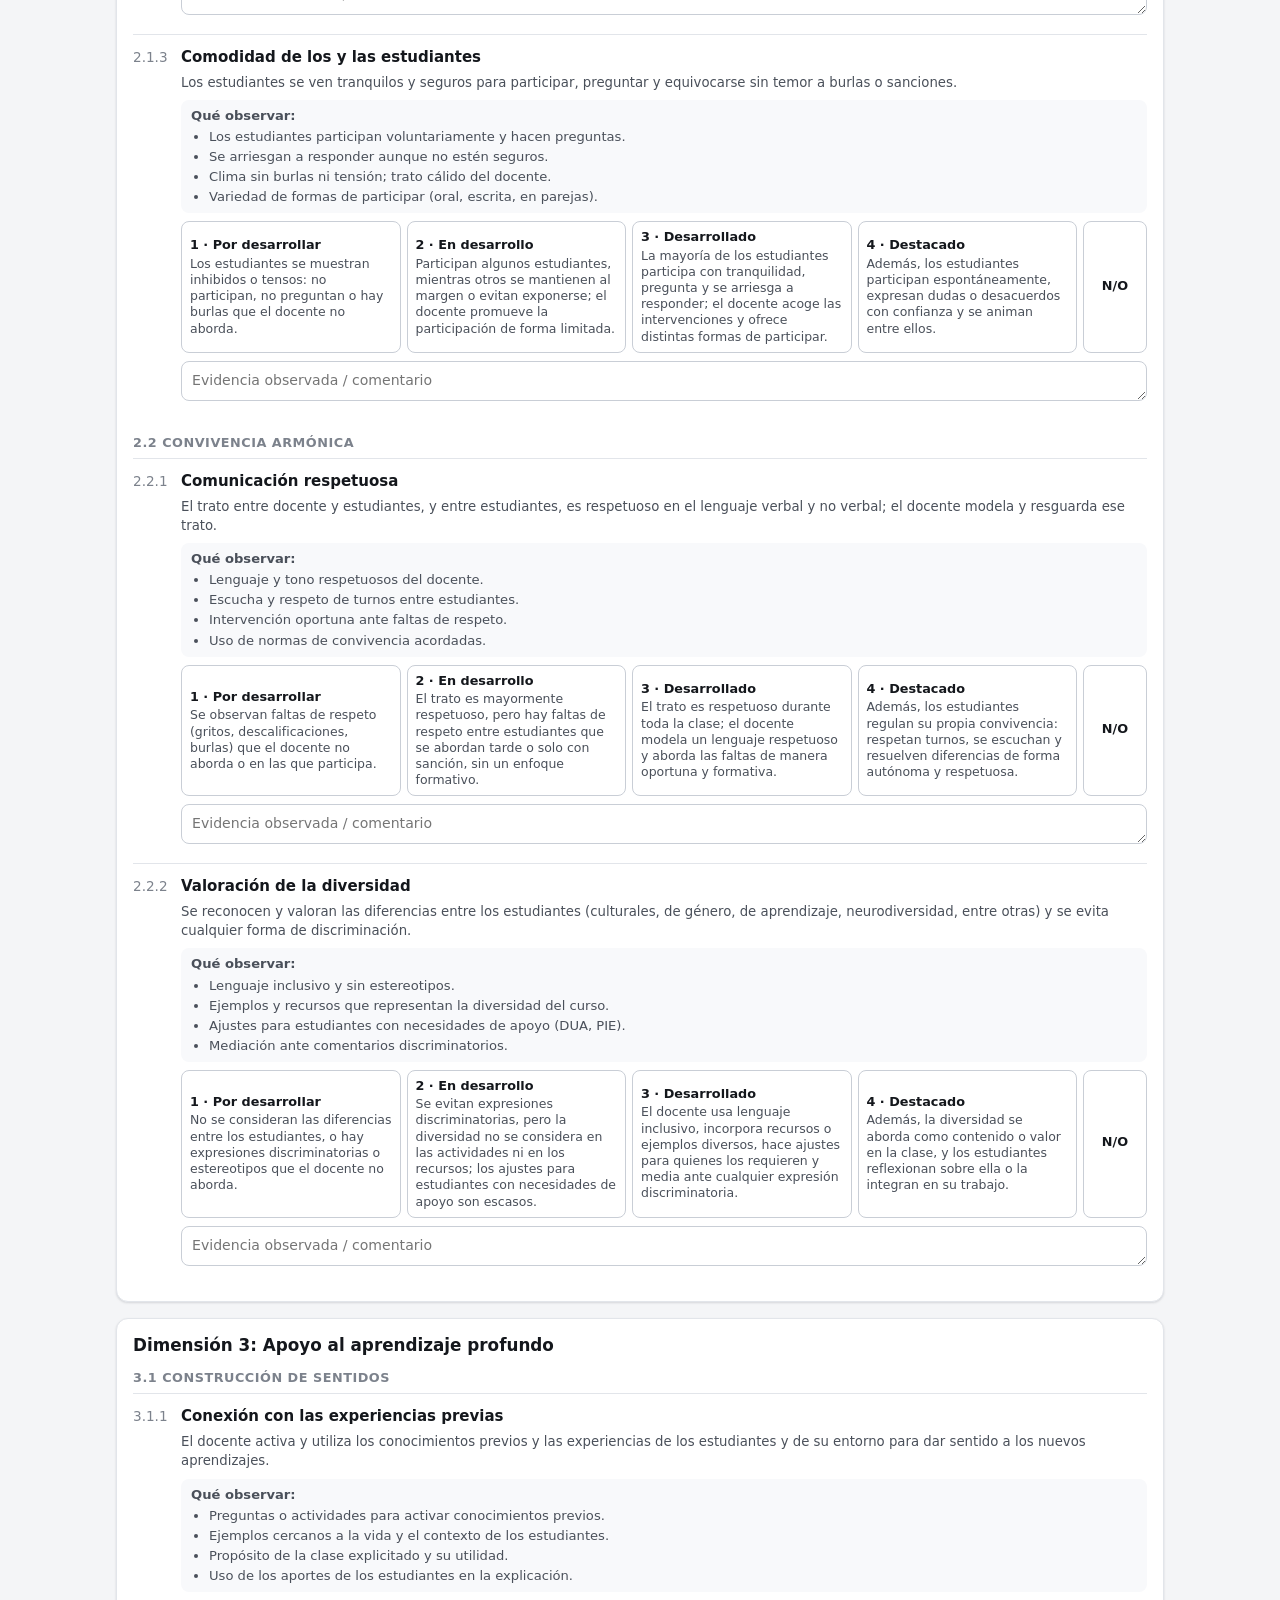
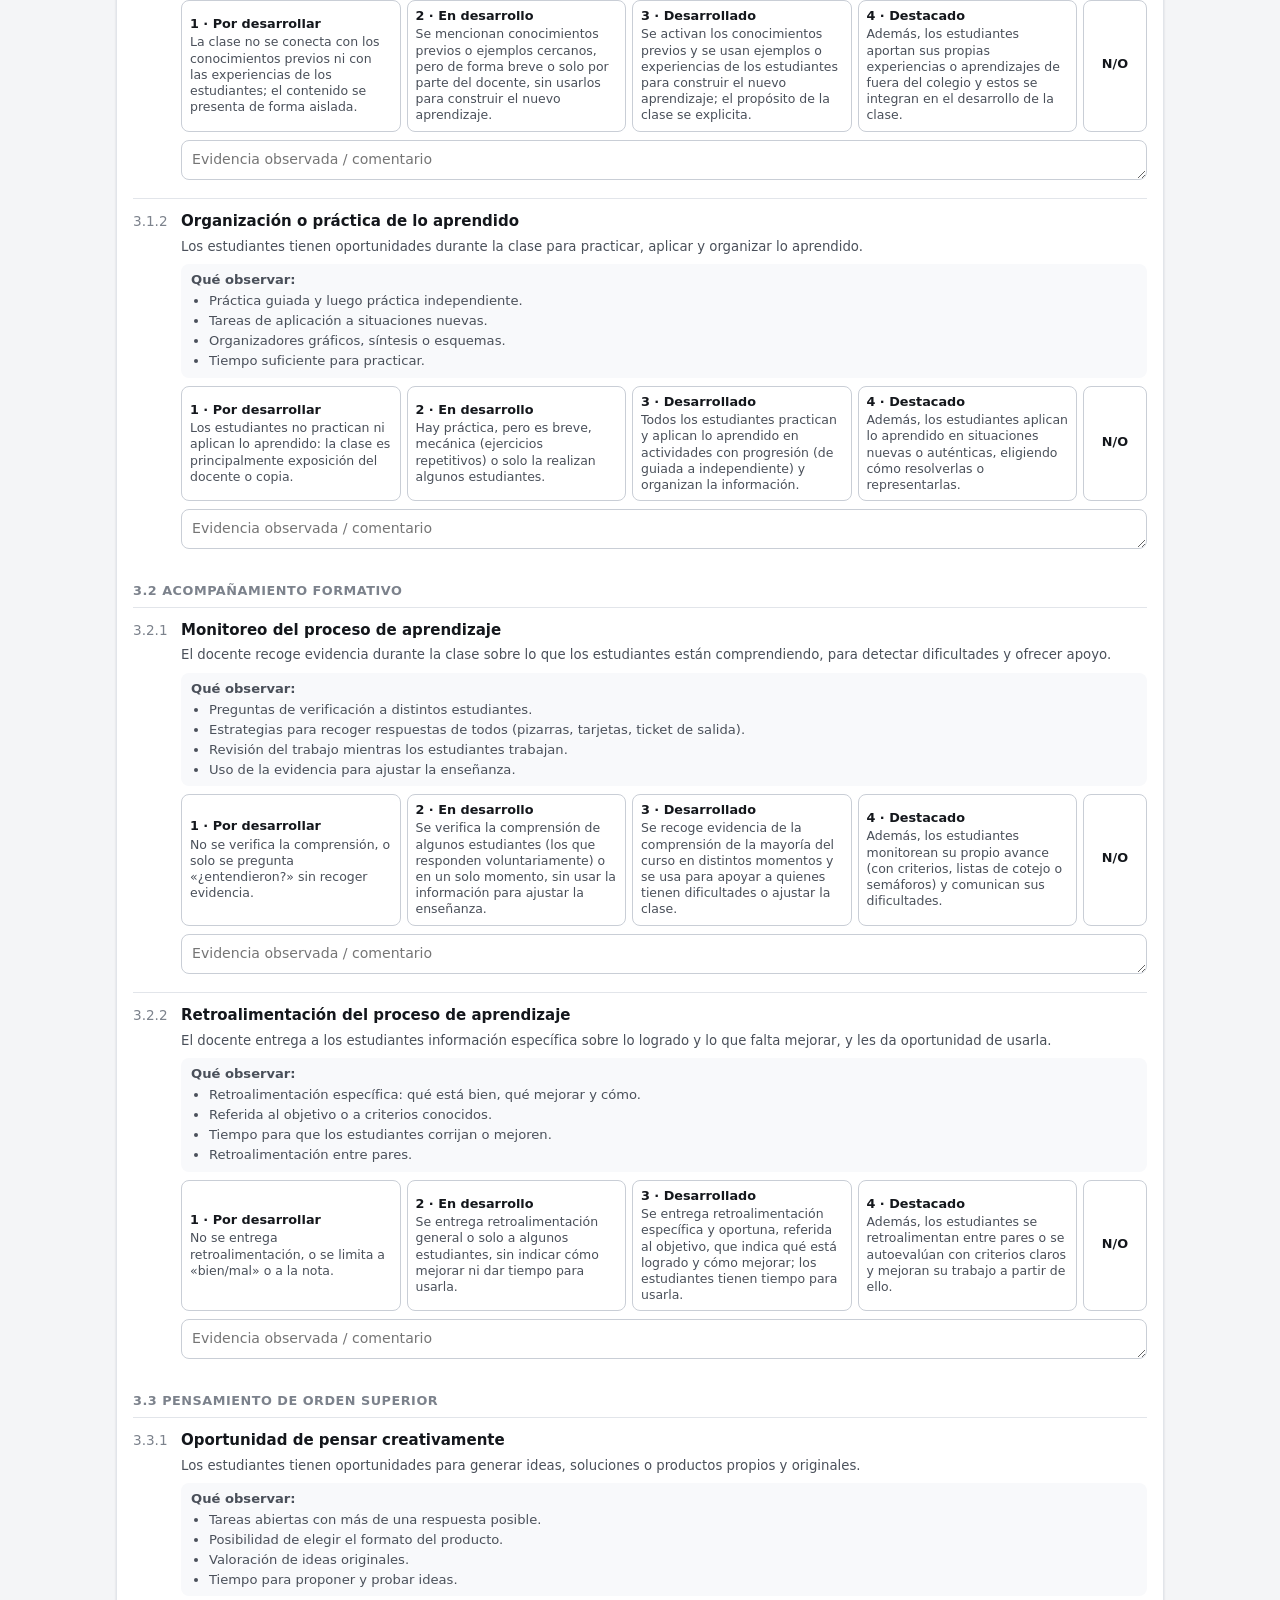
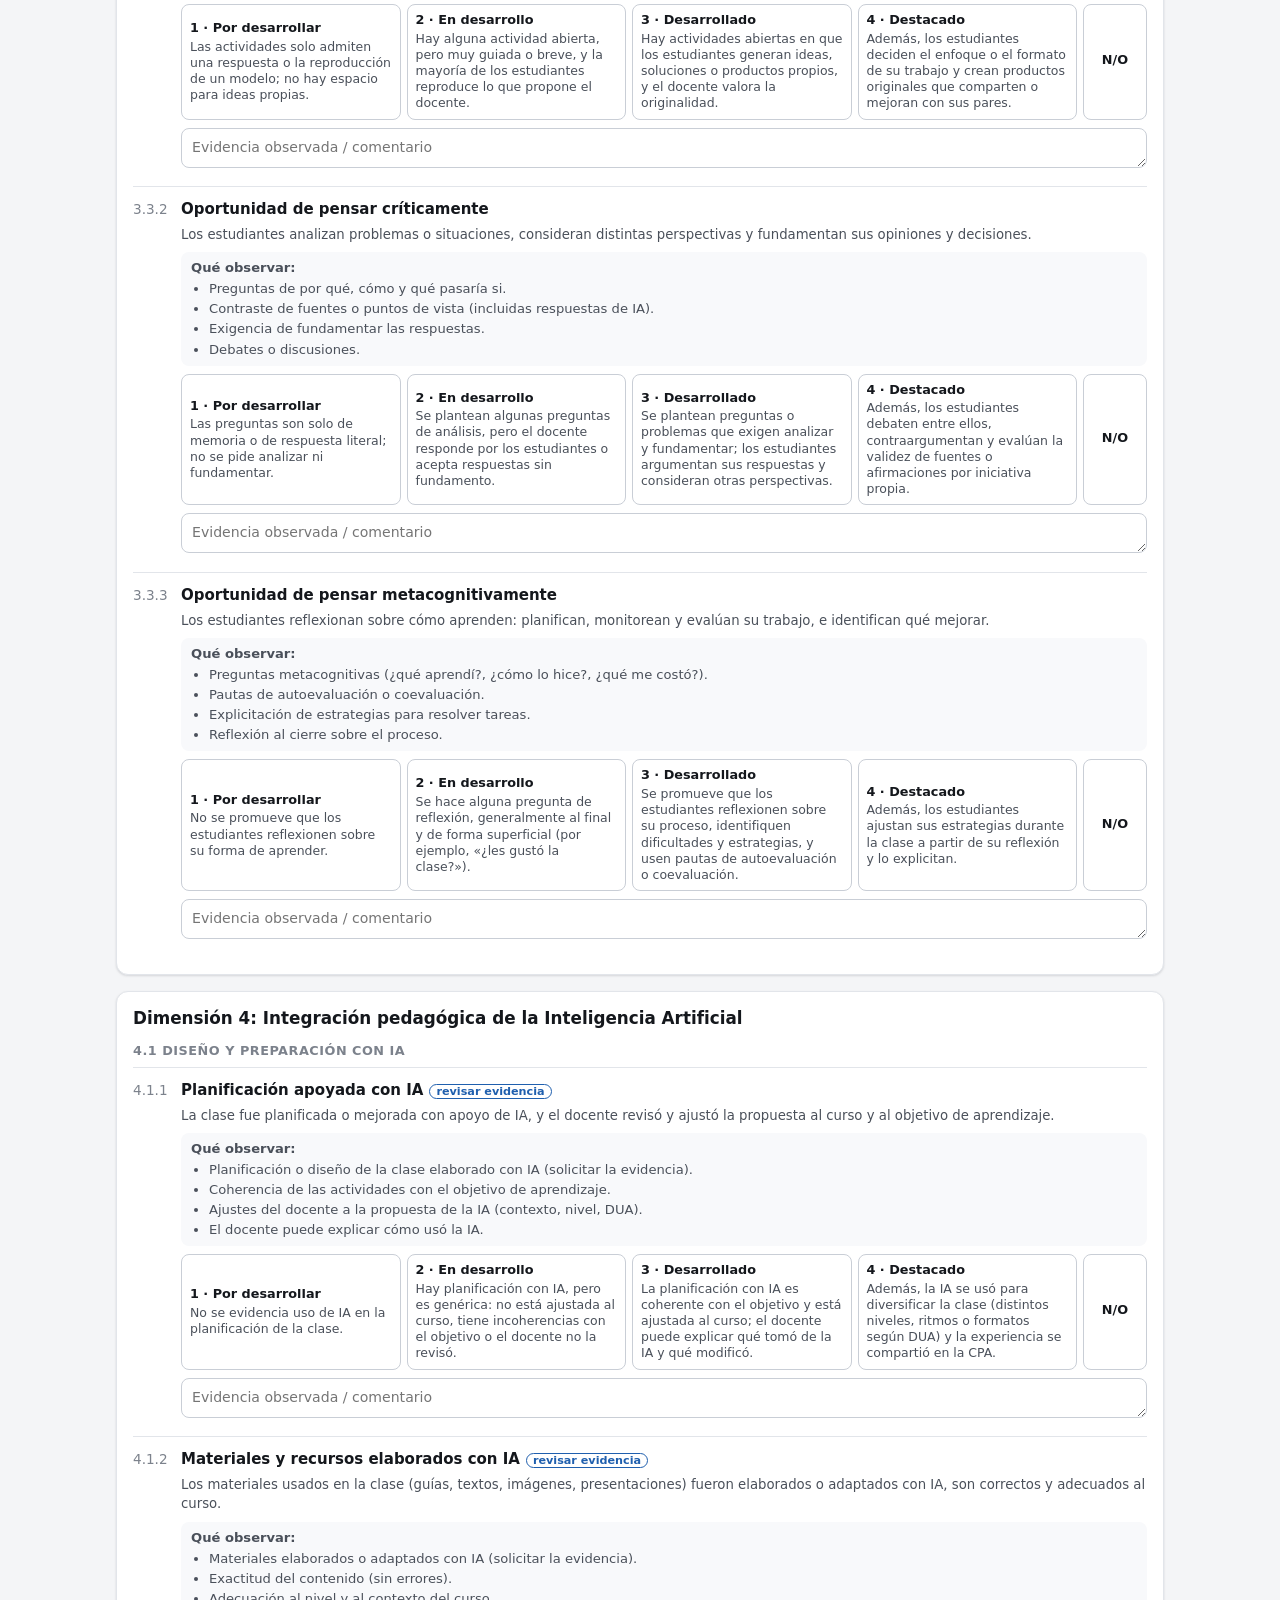
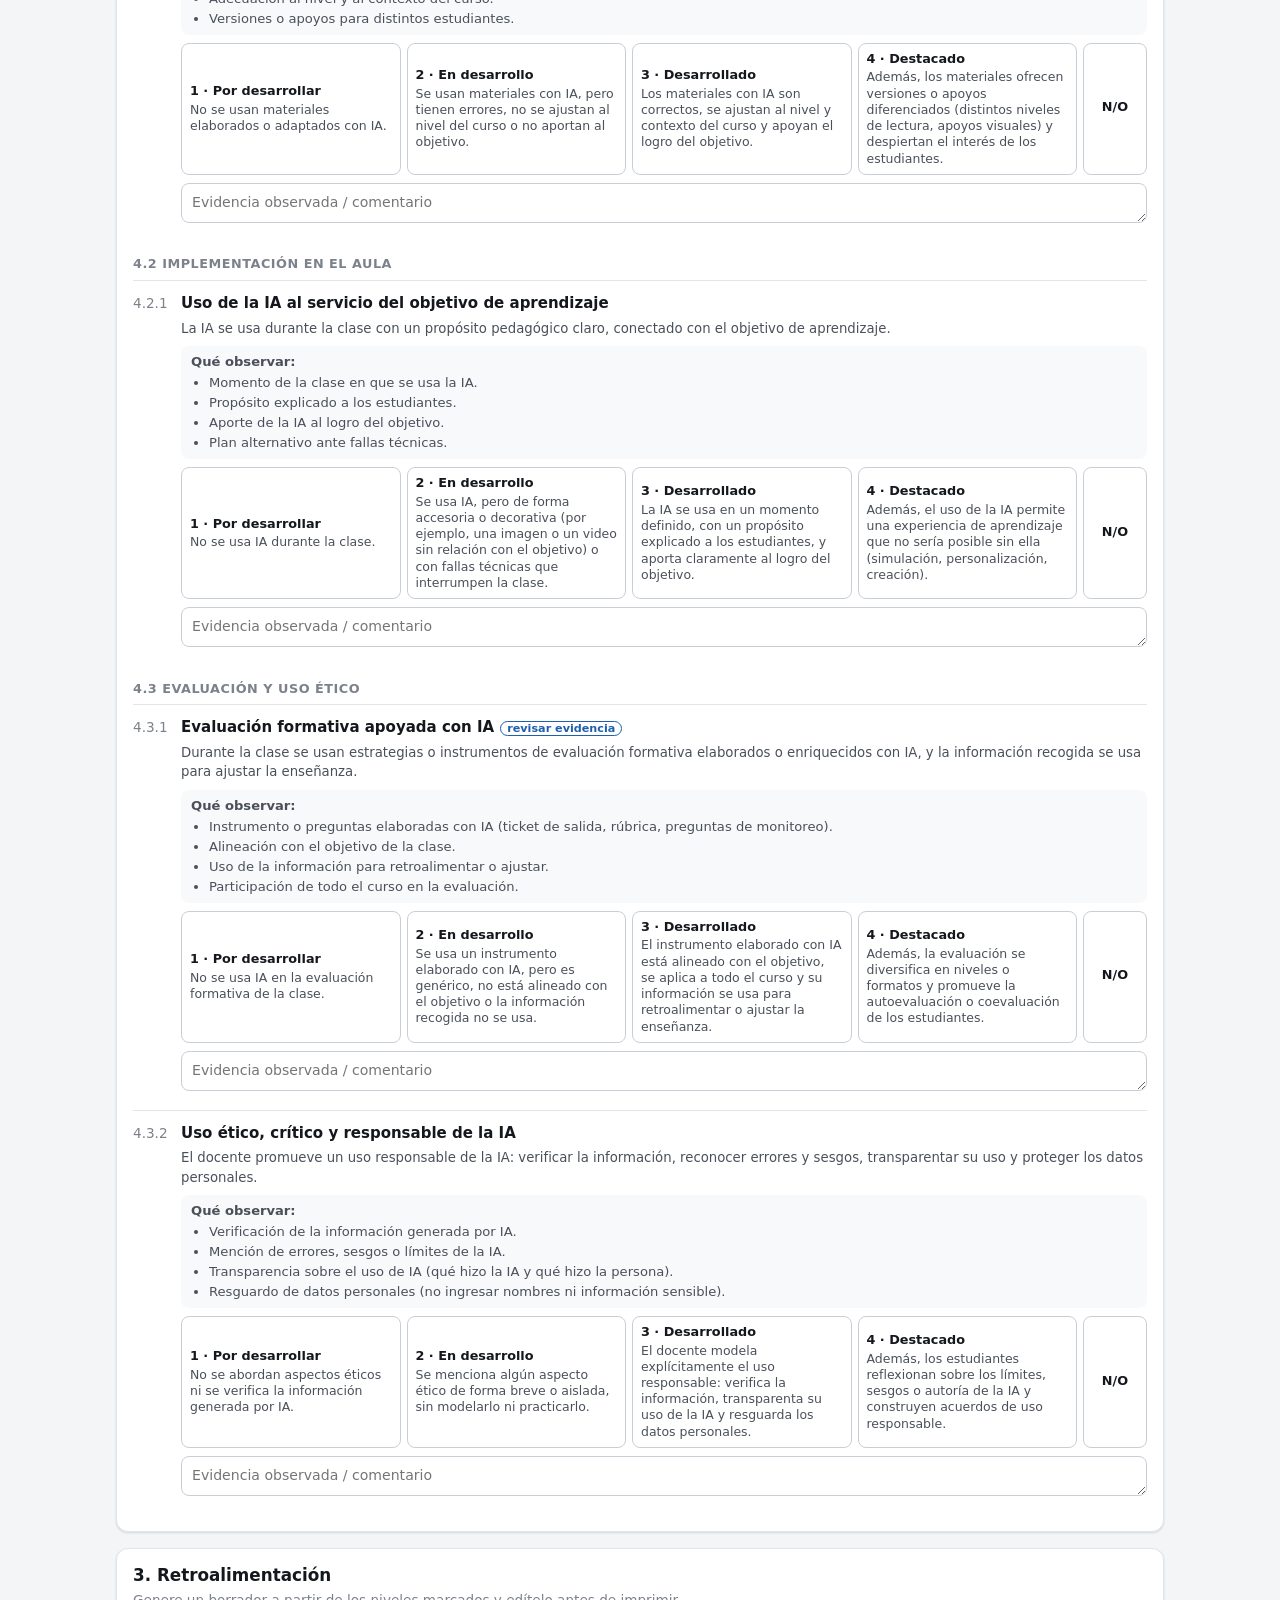
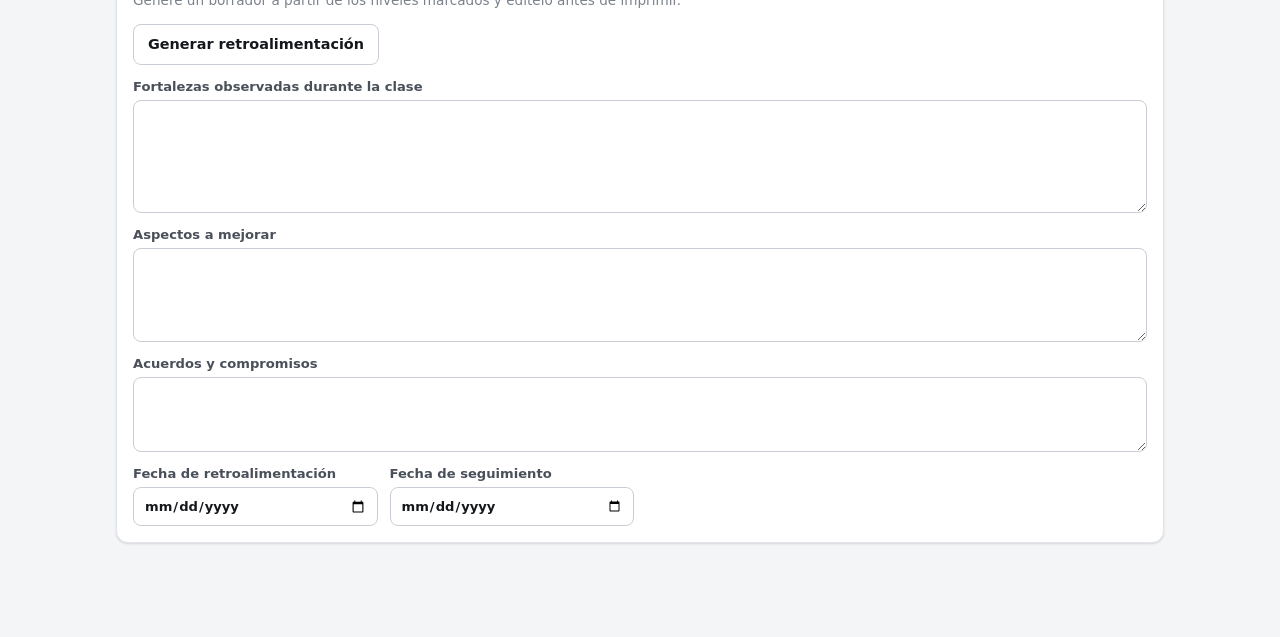
==== commit 8200878f: "Add files via upload" ====
--- a/index.html
+++ b/index.html
@@ -11,7 +11,7 @@
   <header class="topbar">
     <div class="brand">
       <h1>Pauta de Acompañamiento de Aula</h1>
-      <span class="sub" id="subtitulo">Enfoque Docente + Innovación pedagógica: Integración pedagógica de la IA</span>
+      <span class="sub" id="subtitulo">Innovación Pedagógica</span>
     </div>
     <div class="spacer"></div>
     <span class="chip" id="estadoConexion"><span class="dot"></span><span>—</span></span>
@@ -84,10 +84,8 @@
         <button class="btn" id="btnGenerar">Generar retroalimentación</button>
       </div>
       <div class="grid">
-        <label class="f wide">Fortalezas observadas<textarea id="r_fortalezas" rows="5"></textarea></label>
+        <label class="f wide">Fortalezas observadas durante la clase<textarea id="r_fortalezas" rows="5"></textarea></label>
         <label class="f wide">Aspectos a mejorar<textarea id="r_mejoras" rows="4"></textarea></label>
-        <label class="f wide">Sugerencias de acción<textarea id="r_sugerencias" rows="5"></textarea></label>
-        <label class="f wide">Comentario general (opcional)<textarea id="r_general" rows="2"></textarea></label>
         <label class="f wide">Acuerdos y compromisos<textarea id="r_acuerdos" rows="3"></textarea></label>
         <label class="f">Fecha de retroalimentación<input type="date" id="r_fechaRetro"></label>
         <label class="f">Fecha de seguimiento<input type="date" id="r_fechaSeguimiento"></label>
--- a/assets/app.css
+++ b/assets/app.css
@@ -132,13 +132,20 @@
 .lvl[aria-pressed="true"] b { color: inherit; }
 .lvl.n0 { text-align: center; }
 .ind textarea { margin: 8px 0 0 48px; width: calc(100% - 48px); min-height: 40px; font-size: .88rem; }
+.ind-obs { font-size: .82rem; color: var(--ink-2); margin: 0 0 8px 48px; background: var(--surface-2); border-radius: 8px; padding: 6px 10px; }
+.ind-obs ul { margin: 2px 0 0; padding-left: 18px; }
+.ind-obs li { margin: 1px 0; }
+.criterios dl { margin: 0; display: grid; gap: 8px; }
+.criterios dt { font-weight: 650; font-size: .9rem; display: flex; align-items: center; gap: 8px; }
+.criterios dd { margin: 2px 0 0 38px; font-size: .86rem; color: var(--ink-2); }
 .compact .lvl span { display: none; }
+.compact .ind-obs { display: none; }
 .compact .lvl { min-height: 36px; }
 
 @media (max-width: 720px) {
   .levels { grid-template-columns: repeat(2, 1fr); margin-left: 0; }
   .levels .n0 { grid-column: 1 / -1; }
-  .ind-desc { margin-left: 0; }
+  .ind-desc, .ind-obs { margin-left: 0; }
   .ind textarea { margin-left: 0; width: 100%; }
 }
 
